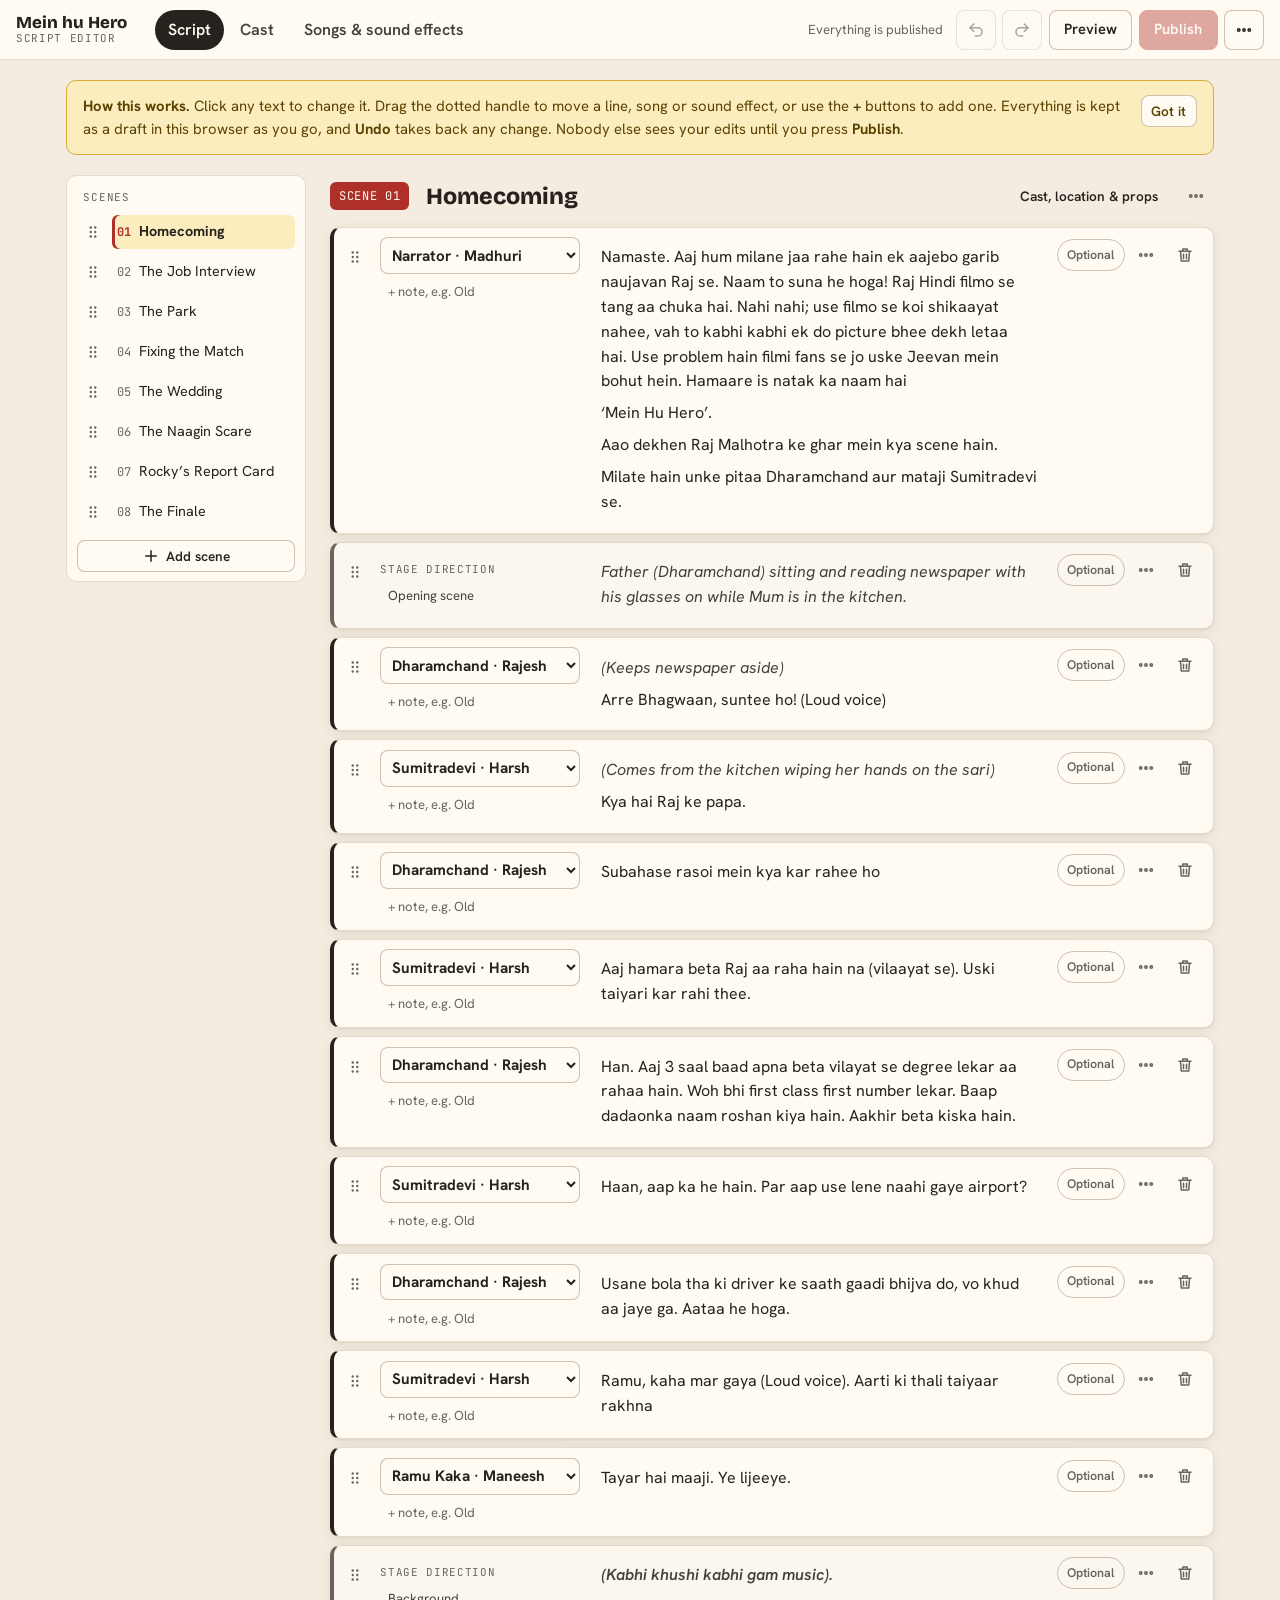
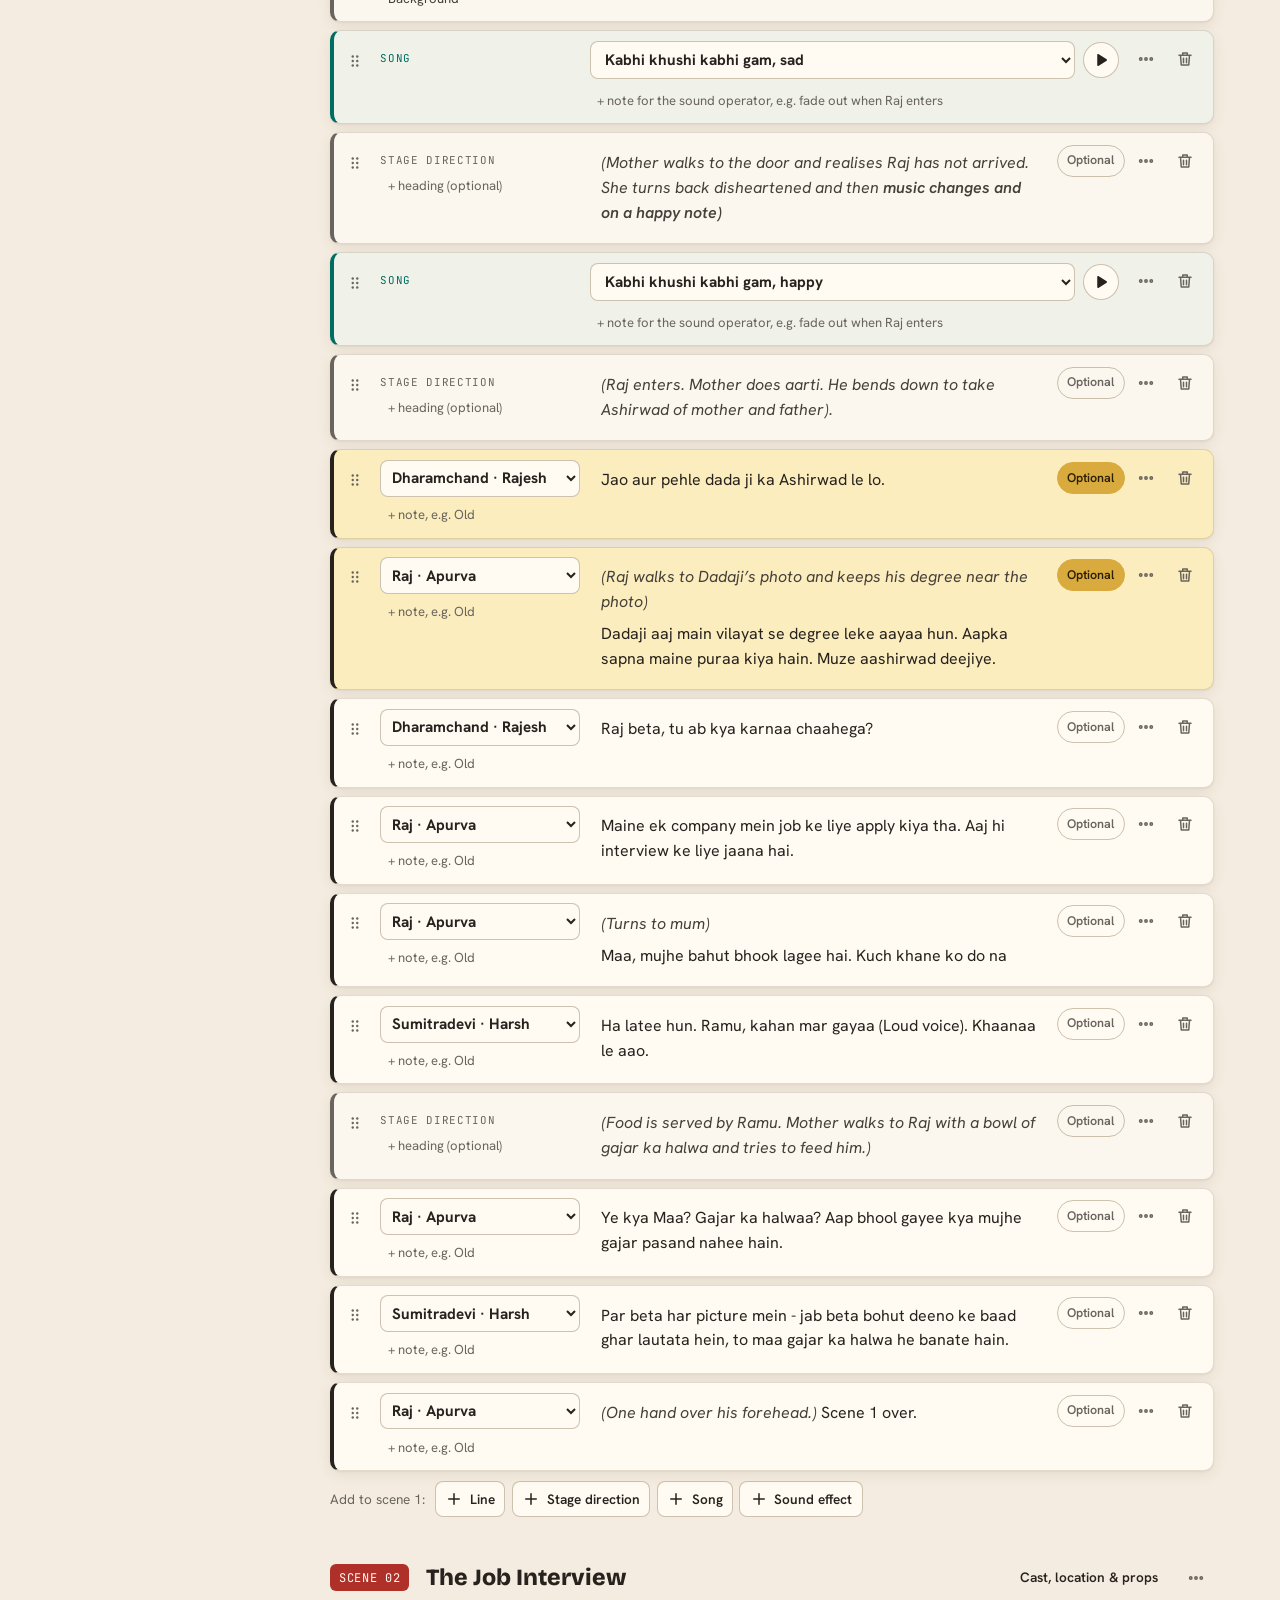
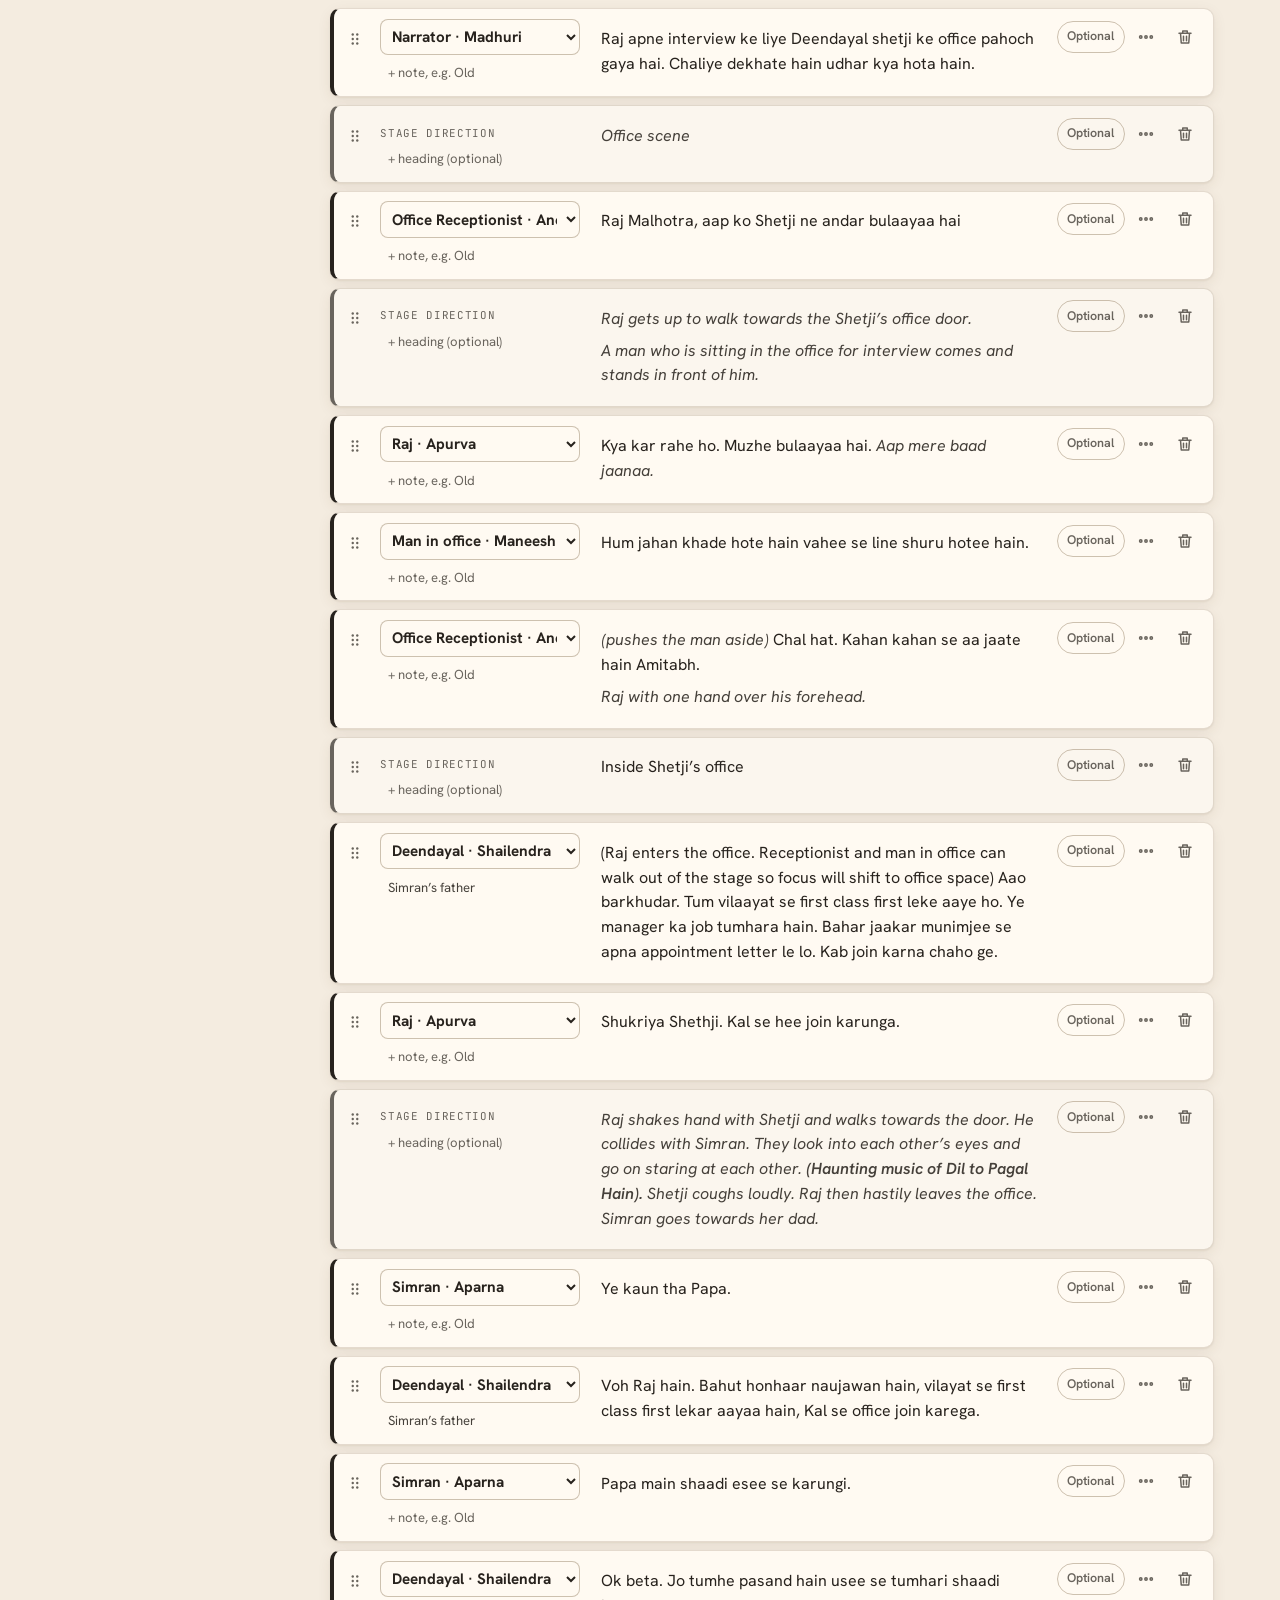
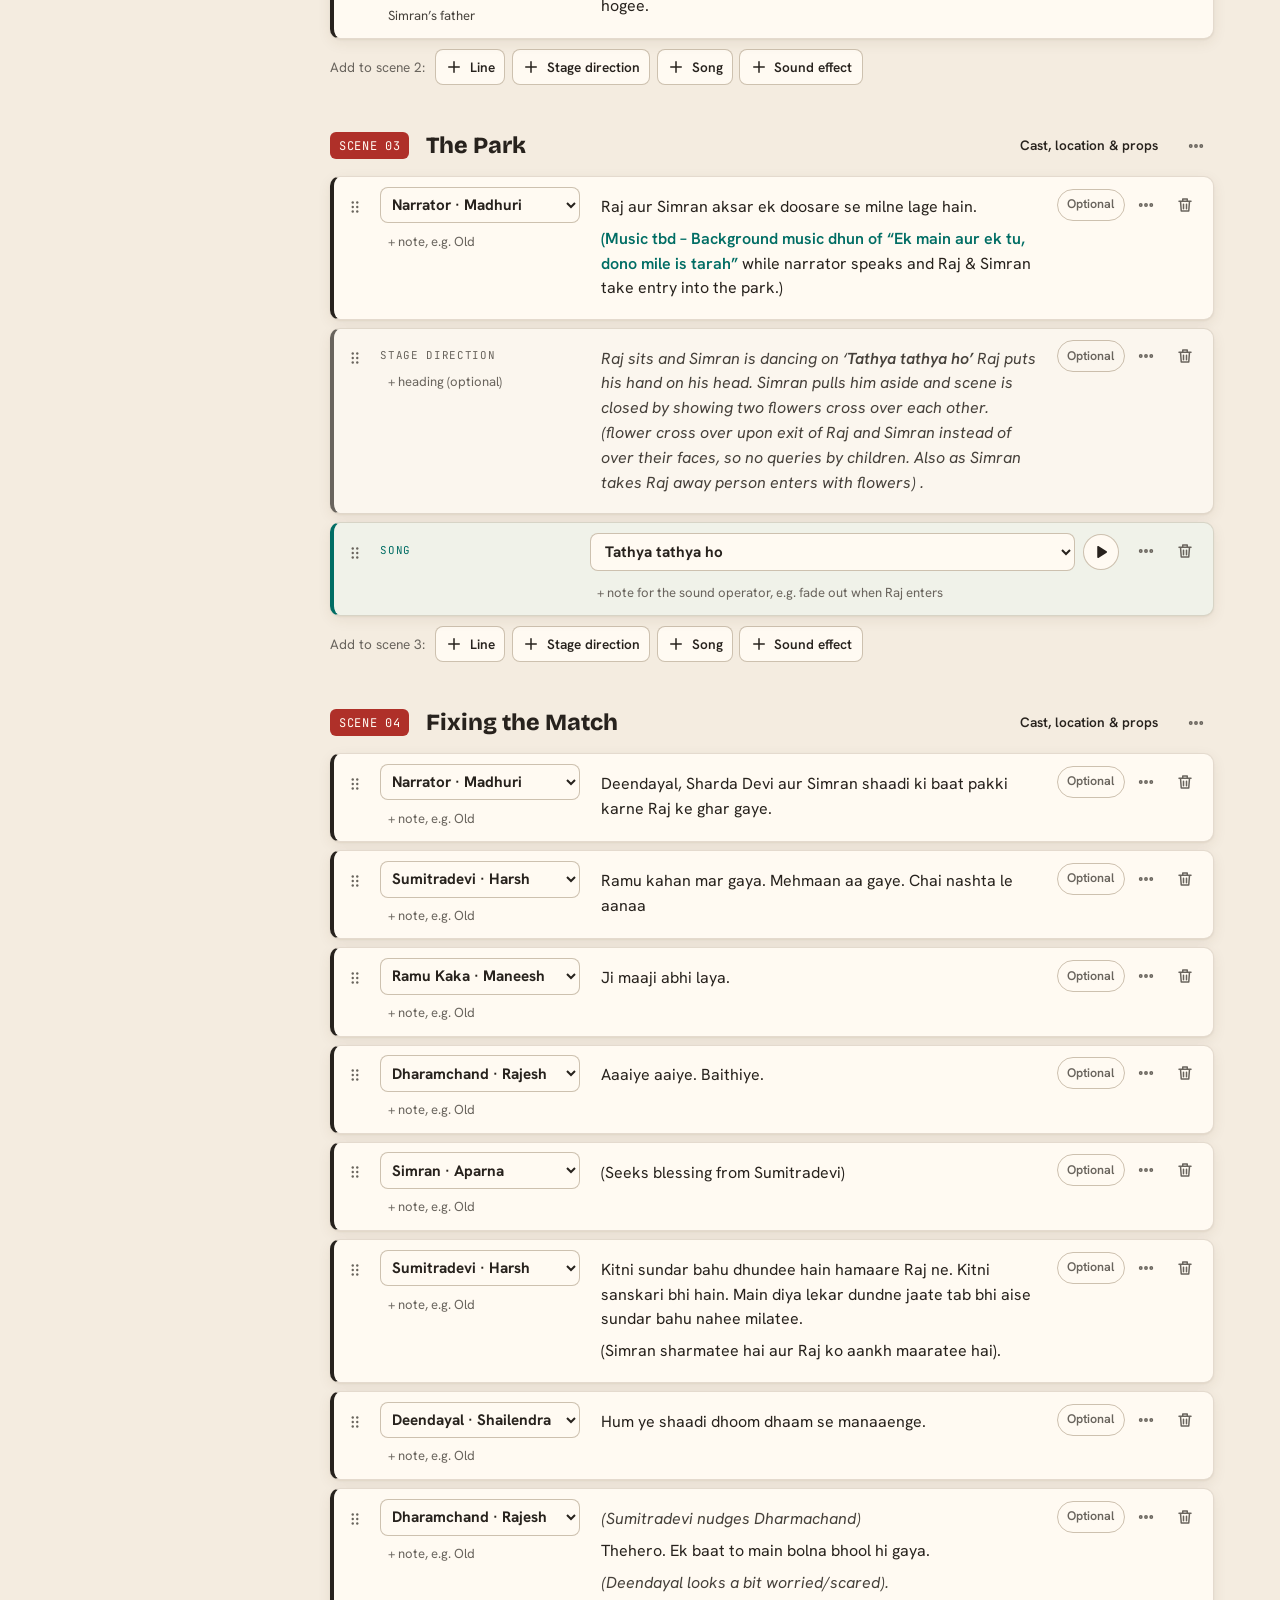
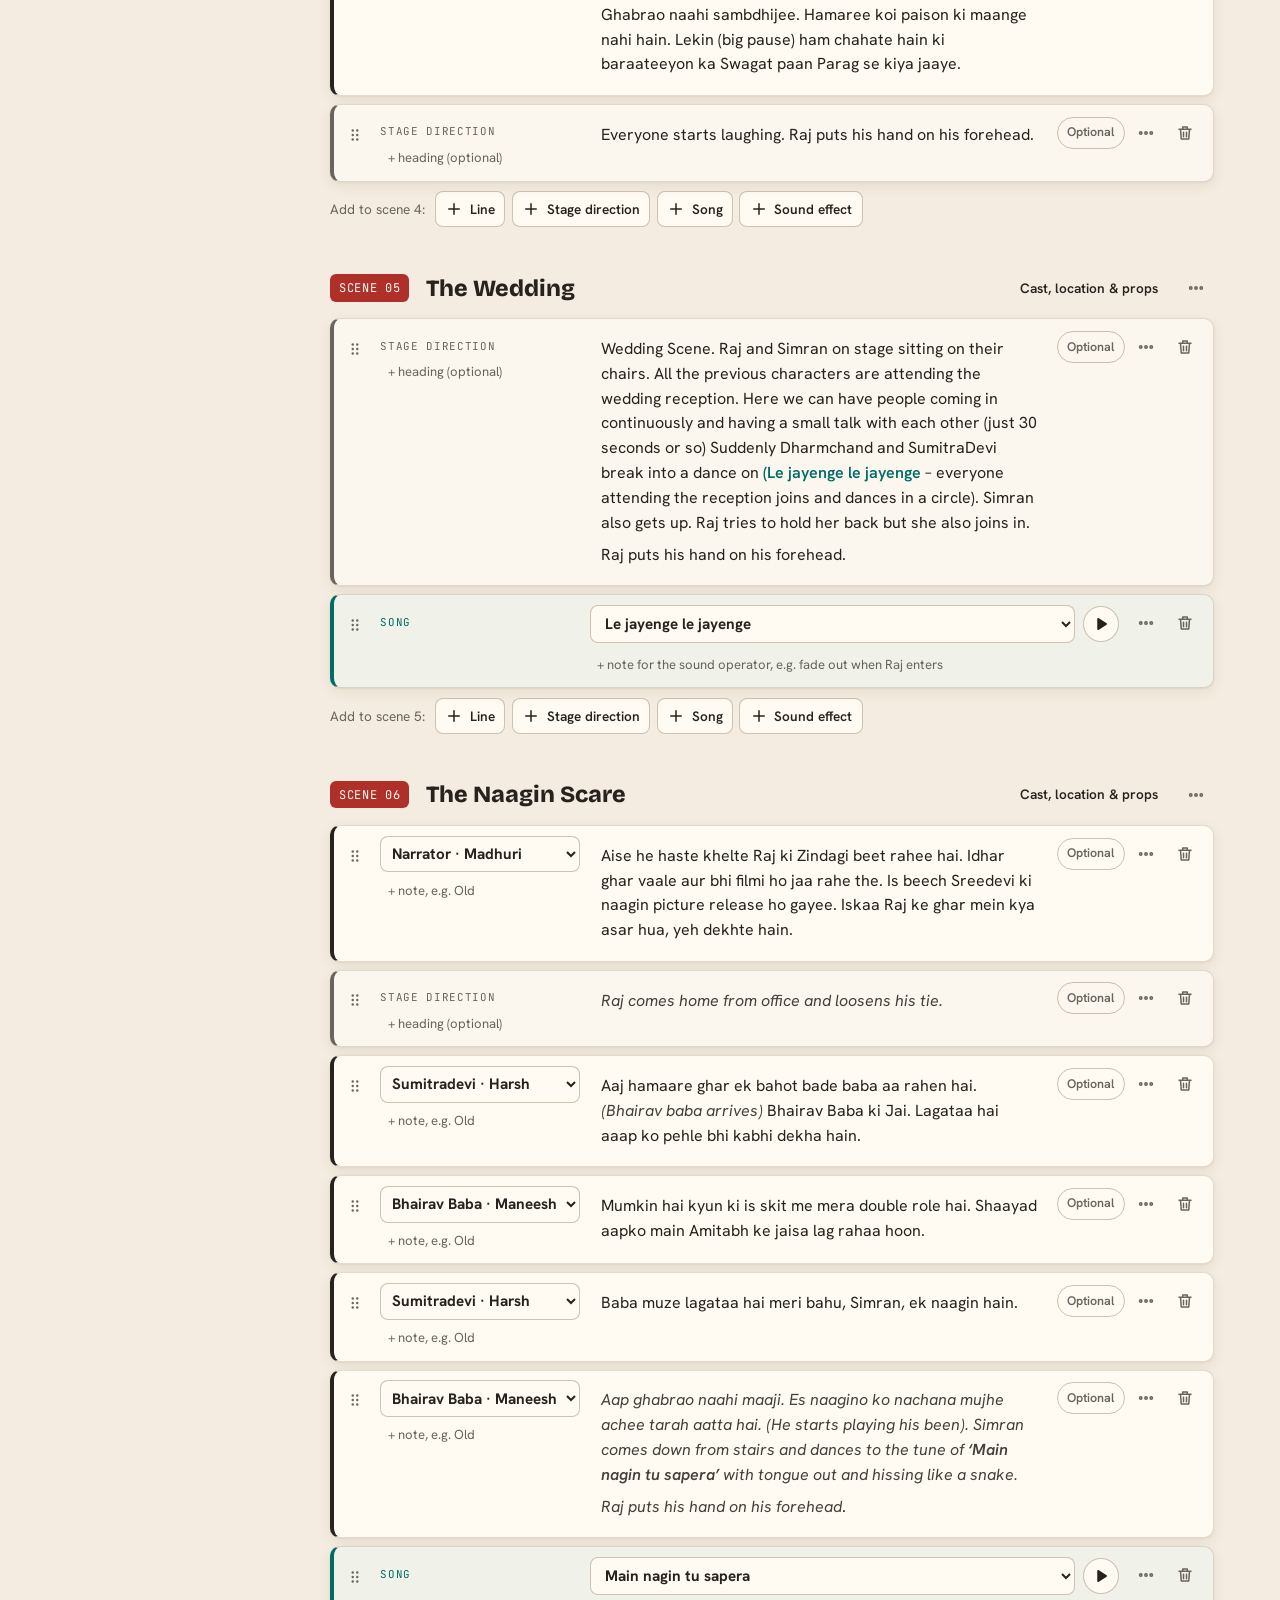
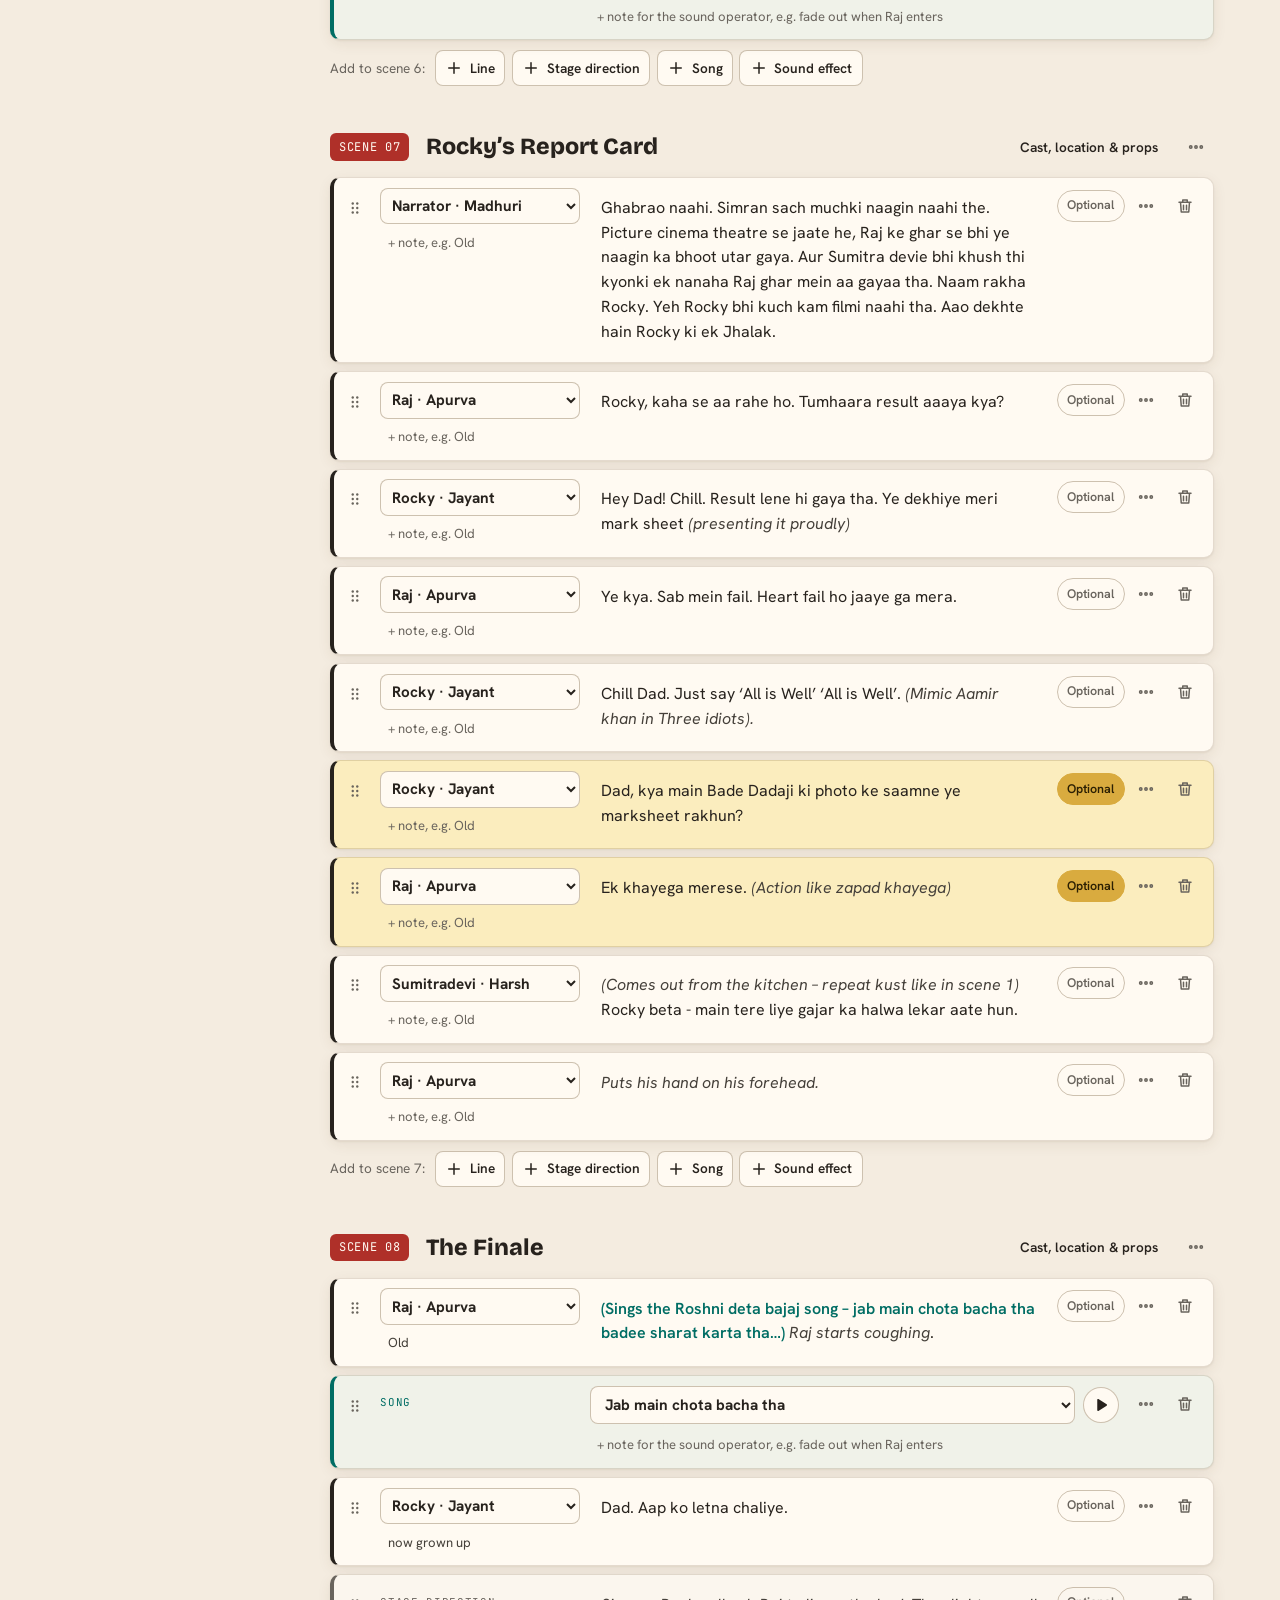
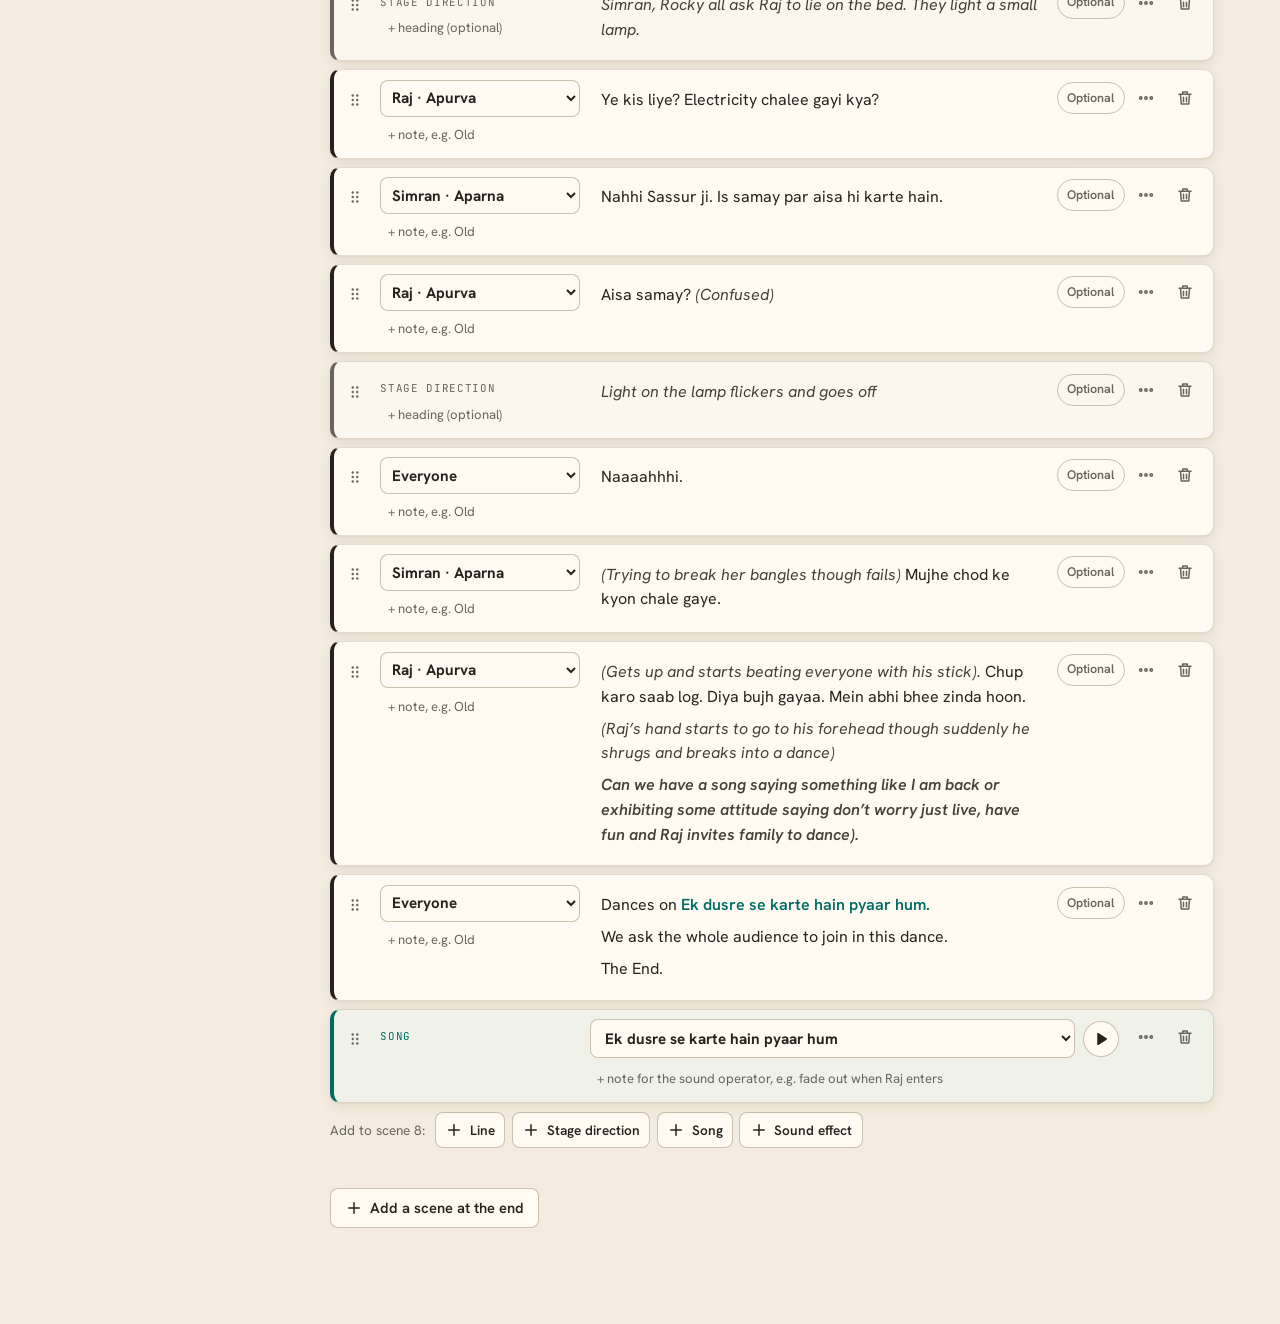
==== editor.html @ c552b868 "Add files via upload Editor feature added" ====
<!doctype html>
<html lang="en-GB">
  <head>
    <meta charset="utf-8" />
    <meta
      name="viewport"
      content="width=device-width, initial-scale=1, viewport-fit=cover"
    />
    <!-- The editor is for the organisers, not the audience: keep it out of
         search results. Nothing on the public site links here. -->
    <meta name="robots" content="noindex, nofollow" />
    <title>Script editor · Mein hu Hero</title>
    <link rel="icon" href="icons/icon.svg" type="image/svg+xml" />
    <link rel="stylesheet" href="editor.css" />
  </head>
  <body>
    <header class="topbar">
      <div class="brand">
        <span class="brand-title">Mein hu Hero</span>
        <span class="brand-sub">Script editor</span>
      </div>

      <nav class="tabs" aria-label="Editor sections">
        <button
          type="button"
          class="tab"
          data-tab="script"
          aria-pressed="true"
        >
          Script
        </button>
        <button
          type="button"
          class="tab"
          data-tab="cast"
          aria-pressed="false"
        >
          Cast
        </button>
        <button
          type="button"
          class="tab"
          data-tab="sounds"
          aria-pressed="false"
        >
          Songs &amp; sound effects
        </button>
      </nav>

      <div class="actions">
        <span
          class="status"
          id="status"
          role="status"
          aria-live="polite"
        ></span>
        <button
          type="button"
          class="btn icon"
          id="undoBtn"
          title="Undo (Ctrl+Z)"
          aria-label="Undo"
          disabled
        >
          <svg viewBox="0 0 24 24" aria-hidden="true">
            <path d="M9 14 4 9l5-5" />
            <path d="M4 9h10.5a5.5 5.5 0 0 1 0 11H11" />
          </svg>
        </button>
        <button
          type="button"
          class="btn icon"
          id="redoBtn"
          title="Redo (Ctrl+Shift+Z)"
          aria-label="Redo"
          disabled
        >
          <svg viewBox="0 0 24 24" aria-hidden="true">
            <path d="m15 14 5-5-5-5" />
            <path d="M20 9H9.5a5.5 5.5 0 0 0 0 11H13" />
          </svg>
        </button>
        <button
          type="button"
          class="btn"
          id="previewBtn"
          title="Open the site with your unpublished changes, in a new tab"
        >
          Preview
        </button>
        <button
          type="button"
          class="btn primary"
          id="publishBtn"
          title="Send your changes to the live site"
        >
          Publish
        </button>
        <button
          type="button"
          class="btn icon"
          id="menuBtn"
          aria-label="More"
          title="More"
          aria-haspopup="menu"
          aria-expanded="false"
        >
          <svg viewBox="0 0 24 24" aria-hidden="true">
            <circle cx="5" cy="12" r="1.6" />
            <circle cx="12" cy="12" r="1.6" />
            <circle cx="19" cy="12" r="1.6" />
          </svg>
        </button>
      </div>
    </header>

    <main id="app">
      <p class="loading" id="loading">Loading the script…</p>
    </main>

    <div class="toast" id="toast" role="status" aria-live="polite" hidden>
      <span class="toast-text" id="toastText"></span>
      <button type="button" class="toast-btn" id="toastBtn" hidden>Undo</button>
    </div>

    <dialog class="dialog" id="dialog">
      <form method="dialog" class="dialog-form" id="dialogForm">
        <h2 class="dialog-title" id="dialogTitle"></h2>
        <div class="dialog-body" id="dialogBody"></div>
        <div class="dialog-buttons" id="dialogButtons"></div>
      </form>
    </dialog>

    <input
      type="file"
      id="fileInput"
      accept=".mp3,audio/mpeg"
      hidden
    />

    <script src="editor.js"></script>
  </body>
</html>
---- editor.css ----
/* Mein hu Hero · script editor.
 *
 * A work tool for the organisers, laptop first and usable on a phone. It
 * borrows the site's typefaces and its light-theme palette so it reads as
 * the same production, but stays flat and quiet: the script is the thing
 * being worked on, the chrome should disappear.
 */

@font-face {
  font-family: "Bricolage Grotesque";
  src: url("fonts/BricolageGrotesque-subset.woff2") format("woff2");
  font-weight: 400 800;
  font-display: swap;
}
@font-face {
  font-family: "Hanken Grotesk";
  src: url("fonts/HankenGrotesk-subset.woff2") format("woff2");
  font-weight: 100 900;
  font-style: normal;
  font-display: swap;
}
@font-face {
  font-family: "Hanken Grotesk";
  src: url("fonts/HankenGrotesk-Italic-subset.woff2") format("woff2");
  font-weight: 100 900;
  font-style: italic;
  font-display: swap;
}
@font-face {
  font-family: "JetBrains Mono";
  src: url("fonts/JetBrainsMono-subset.woff2") format("woff2");
  font-weight: 100 800;
  font-display: swap;
}

:root {
  color-scheme: light;
  /* the site's light theme, contrast ratios as recorded there */
  --bg: #f4ece0;
  --bg-2: #ede2d2;
  --paper: #fffaf2;
  --ink: #27221d;
  --ink-dim: #45403a;
  --muted: #69645d;
  --marigold: #8b6000;
  --sindoor: #af3029;
  --sindoor-strong: #8f241e;
  --magenta: #9f1d5a;
  --teal: #006d64;
  --gold-bg: #fbedbe;
  --gold-border: #d9ab3f;
  --gold-ink: #5c4200;
  --hairline: rgba(90, 60, 20, 0.16);
  --hairline-strong: rgba(90, 60, 20, 0.3);
  --focus: var(--marigold);
  /* the site's dark-theme teal, for teal text on the dark formatting bar */
  --teal-on-dark: #44d0c1;
  --magenta-on-dark: #df6c98;
  --shadow: 0 1px 2px rgba(90, 60, 20, 0.08), 0 4px 14px rgba(90, 60, 20, 0.08);
  --shadow-lift: 0 18px 40px rgba(90, 60, 20, 0.22);
  --radius: 10px;
  --topbar-h: 60px;
  --ui: "Hanken Grotesk", system-ui, -apple-system, "Segoe UI", sans-serif;
  --mono: "JetBrains Mono", ui-monospace, "SF Mono", Menlo, monospace;
  --display: "Bricolage Grotesque", "Hanken Grotesk", system-ui, sans-serif;
}

* {
  box-sizing: border-box;
}
html {
  scroll-padding-top: calc(var(--topbar-h) + 16px);
}
body {
  margin: 0;
  background: var(--bg);
  color: var(--ink);
  font: 16px/1.5 var(--ui);
  -webkit-font-smoothing: antialiased;
}
button,
input,
select,
textarea {
  font: inherit;
  color: inherit;
}
svg {
  width: 18px;
  height: 18px;
  fill: none;
  stroke: currentColor;
  stroke-width: 2;
  stroke-linecap: round;
  stroke-linejoin: round;
  flex-shrink: 0;
}
:focus-visible {
  outline: 2px solid var(--focus);
  outline-offset: 2px;
}
[hidden] {
  display: none !important;
}
.sr-only {
  position: absolute;
  width: 1px;
  height: 1px;
  overflow: hidden;
  clip: rect(0 0 0 0);
  white-space: nowrap;
}

/* ---------- top bar ---------- */
.topbar {
  position: sticky;
  top: 0;
  z-index: 30;
  display: flex;
  align-items: center;
  gap: 1rem;
  min-height: var(--topbar-h);
  padding: 0.5rem max(16px, env(safe-area-inset-right)) 0.5rem
    max(16px, env(safe-area-inset-left));
  padding-top: calc(0.5rem + env(safe-area-inset-top, 0px));
  background: var(--paper);
  border-bottom: 1px solid var(--hairline);
}
.brand {
  display: flex;
  flex-direction: column;
  line-height: 1.1;
  min-width: 0;
}
.brand-title {
  font-family: var(--display);
  font-weight: 800;
  font-size: 1.05rem;
  white-space: nowrap;
}
.brand-sub {
  font-family: var(--mono);
  font-size: 0.68rem;
  letter-spacing: 0.06em;
  text-transform: uppercase;
  color: var(--muted);
}
.tabs {
  display: flex;
  gap: 0.25rem;
  margin-left: 0.75rem;
}
.tab {
  border: 0;
  background: none;
  padding: 0.5rem 0.8rem;
  border-radius: 999px;
  cursor: pointer;
  font-weight: 600;
  color: var(--ink-dim);
  white-space: nowrap;
}
.tab:hover {
  background: var(--bg-2);
}
.tab[aria-pressed="true"] {
  background: var(--ink);
  color: var(--paper);
}
.actions {
  display: flex;
  align-items: center;
  gap: 0.4rem;
  margin-left: auto;
}
.status {
  font-size: 0.82rem;
  color: var(--muted);
  margin-right: 0.4rem;
  white-space: nowrap;
}
.status.is-dirty {
  color: var(--gold-ink);
  font-weight: 600;
}

/* ---------- buttons ---------- */
.btn {
  display: inline-flex;
  align-items: center;
  justify-content: center;
  gap: 0.4rem;
  min-height: 40px;
  padding: 0.4rem 0.9rem;
  border: 1px solid var(--hairline-strong);
  border-radius: 8px;
  background: var(--paper);
  cursor: pointer;
  font-weight: 600;
  font-size: 0.92rem;
  white-space: nowrap;
}
.btn:hover:not(:disabled) {
  background: var(--bg-2);
}
.btn:disabled {
  opacity: 0.4;
  cursor: default;
}
.btn.icon {
  width: 40px;
  padding: 0;
}
.btn.primary {
  background: var(--sindoor);
  border-color: var(--sindoor);
  color: #fffaf2;
}
.btn.primary:hover:not(:disabled) {
  background: var(--sindoor-strong);
}
.btn.danger {
  color: var(--sindoor);
  border-color: color-mix(in srgb, var(--sindoor) 45%, transparent);
}
/* a destructive confirm button is filled, so its label must stay light */
.btn.primary.danger {
  color: #fffaf2;
  border-color: var(--sindoor);
}
.btn.small {
  min-height: 32px;
  padding: 0.2rem 0.6rem;
  font-size: 0.85rem;
}
.btn.ghost {
  border-color: transparent;
  background: transparent;
}
.link-btn {
  border: 0;
  background: none;
  padding: 0;
  color: var(--sindoor);
  text-decoration: underline;
  cursor: pointer;
  font-weight: 600;
}

.loading {
  padding: 4rem 1rem;
  text-align: center;
  color: var(--muted);
}

/* ---------- page ---------- */
main {
  padding: 1.25rem max(16px, env(safe-area-inset-right)) 6rem
    max(16px, env(safe-area-inset-left));
  max-width: 1180px;
  margin: 0 auto;
}
.hint {
  display: flex;
  gap: 1rem;
  align-items: flex-start;
  margin: 0 0 1.25rem;
  padding: 0.9rem 1rem;
  background: var(--gold-bg);
  border: 1px solid var(--gold-border);
  border-radius: var(--radius);
  color: var(--gold-ink);
  font-size: 0.93rem;
}
.hint p {
  margin: 0;
}
.hint .btn {
  margin-left: auto;
  flex-shrink: 0;
}
.panel-title {
  font-family: var(--display);
  font-size: 1.4rem;
  margin: 0 0 0.25rem;
}
.panel-intro {
  margin: 0 0 1.25rem;
  color: var(--muted);
}

/* ---------- script tab ---------- */
.script-layout {
  display: grid;
  grid-template-columns: 240px minmax(0, 1fr);
  gap: 1.5rem;
  align-items: start;
}
.scene-index {
  position: sticky;
  top: calc(var(--topbar-h) + 1.25rem);
  max-height: calc(100vh - var(--topbar-h) - 2.5rem);
  overflow: auto;
  background: var(--paper);
  border: 1px solid var(--hairline);
  border-radius: var(--radius);
  padding: 0.6rem;
}
.scene-index-label {
  font-family: var(--mono);
  font-size: 0.68rem;
  letter-spacing: 0.08em;
  text-transform: uppercase;
  color: var(--muted);
  padding: 0.2rem 0.4rem 0.4rem;
}
.scene-index-list {
  list-style: none;
  margin: 0;
  padding: 0;
}
.scene-index-item {
  display: flex;
  align-items: center;
  gap: 0.2rem;
  border-radius: 6px;
}
.scene-index-item a {
  flex: 1;
  display: flex;
  gap: 0.5rem;
  min-width: 0;
  padding: 0.4rem 0.3rem;
  color: var(--ink);
  text-decoration: none;
  font-size: 0.9rem;
  border-radius: 6px;
}
.scene-index-item a:hover {
  background: var(--bg-2);
}
.scene-index-item.is-current a {
  background: var(--gold-bg);
  font-weight: 700;
  box-shadow: inset 3px 0 0 var(--sindoor);
}
.scene-index-item.is-current .num {
  color: var(--sindoor);
}
.scene-index-item .num {
  font-family: var(--mono);
  font-size: 0.75rem;
  color: var(--muted);
  padding-top: 0.12rem;
}
.scene-index-item .t {
  overflow-wrap: anywhere;
}
.row > :last-child:not(:first-child) {
  justify-self: end;
}
.scene-index .btn {
  width: 100%;
  margin-top: 0.5rem;
}
.scene-jump {
  display: none;
}

.scene-block {
  margin-bottom: 2.5rem;
}
.scene-header {
  display: flex;
  align-items: center;
  gap: 0.6rem;
  margin-bottom: 0.6rem;
}
.scene-no {
  font-family: var(--mono);
  font-size: 0.75rem;
  letter-spacing: 0.06em;
  text-transform: uppercase;
  color: var(--paper);
  background: var(--sindoor);
  padding: 0.3rem 0.55rem;
  border-radius: 6px;
  white-space: nowrap;
}
.scene-title {
  flex: 1;
  min-width: 0;
  font-family: var(--display);
  font-weight: 800;
  font-size: 1.45rem;
  border: 1px solid transparent;
  border-radius: 8px;
  background: transparent;
  padding: 0.15rem 0.4rem;
}
.scene-title:hover {
  border-color: var(--hairline);
}
.scene-title:focus {
  background: var(--paper);
  border-color: var(--hairline-strong);
  outline: none;
  box-shadow: 0 0 0 2px var(--focus);
}
.scene-details {
  display: grid;
  grid-template-columns: 1fr 1fr;
  gap: 0.6rem 1rem;
  margin: 0 0 0.9rem;
  padding: 0.8rem;
  background: var(--paper);
  border: 1px solid var(--hairline);
  border-radius: var(--radius);
}
.scene-details .full {
  grid-column: 1 / -1;
}
.field-label {
  display: block;
  font-family: var(--mono);
  font-size: 0.68rem;
  letter-spacing: 0.06em;
  text-transform: uppercase;
  color: var(--muted);
  margin-bottom: 0.2rem;
}
.text-input,
.textarea,
.select {
  width: 100%;
  border: 1px solid var(--hairline-strong);
  border-radius: 8px;
  background: var(--paper);
  padding: 0.45rem 0.6rem;
  font-size: 0.95rem;
}
.textarea {
  resize: vertical;
  min-height: 2.6rem;
}
.select {
  appearance: auto;
  cursor: pointer;
}

/* ---------- cards ---------- */
.items {
  display: flex;
  flex-direction: column;
  gap: 0.5rem;
  min-height: 3rem;
  border-radius: var(--radius);
}
.items:empty::before {
  content: "No lines in this scene yet. Use the buttons below to add one, or drag a line here.";
  display: block;
  padding: 0.9rem;
  border: 1px dashed var(--hairline-strong);
  border-radius: var(--radius);
  color: var(--muted);
  font-size: 0.9rem;
}
.card {
  position: relative;
  display: grid;
  grid-template-columns: 32px 200px minmax(0, 1fr) auto;
  gap: 0.6rem;
  align-items: start;
  padding: 0.6rem 0.6rem 0.6rem 0.3rem;
  background: var(--paper);
  border: 1px solid var(--hairline);
  border-left: 4px solid var(--hairline-strong);
  border-radius: var(--radius);
  box-shadow: var(--shadow);
}
.card--line {
  border-left-color: var(--ink);
}
.card--direction {
  background: #fbf6ee;
  border-left-color: var(--muted);
}
.card--song {
  border-left-color: var(--teal);
  background: color-mix(in srgb, var(--teal) 6%, var(--paper));
}
.card--sfx {
  border-left-color: var(--magenta);
  background: color-mix(in srgb, var(--magenta) 6%, var(--paper));
}
.card.is-optional {
  background: var(--gold-bg);
}
.card.is-dragging {
  opacity: 0;
}
.drag-ghost {
  position: fixed;
  z-index: 100;
  pointer-events: none;
  box-shadow: var(--shadow-lift);
  transform: rotate(-0.6deg);
  opacity: 0.96;
}
.drop-placeholder {
  border: 2px dashed var(--sindoor);
  border-radius: var(--radius);
  background: color-mix(in srgb, var(--sindoor) 7%, transparent);
}
.card.flash {
  animation: flash 1.2s ease-out;
}
@keyframes flash {
  from {
    box-shadow: 0 0 0 3px var(--marigold);
  }
}

.handle {
  display: flex;
  align-items: center;
  justify-content: center;
  width: 32px;
  height: 40px;
  border: 0;
  border-radius: 6px;
  background: none;
  color: var(--muted);
  cursor: grab;
  touch-action: none;
}
.handle:hover {
  background: var(--bg-2);
  color: var(--ink);
}
.handle:active {
  cursor: grabbing;
}
.handle svg {
  fill: currentColor;
  stroke: none;
}

.who {
  display: flex;
  flex-direction: column;
  gap: 0.3rem;
  min-width: 0;
}
.kind {
  font-family: var(--mono);
  font-size: 0.68rem;
  letter-spacing: 0.06em;
  text-transform: uppercase;
  color: var(--muted);
  padding-top: 0.55rem;
}
.card--song .kind {
  color: var(--teal);
}
.card--sfx .kind {
  color: var(--magenta);
}
.who .select {
  font-weight: 700;
  padding: 0.4rem 0.4rem;
}
.note-input {
  border: 1px dashed transparent;
  background: transparent;
  font-size: 0.82rem;
  padding: 0.15rem 0.4rem;
  border-radius: 6px;
  color: var(--ink-dim);
  width: 100%;
}
.note-input::placeholder {
  color: var(--muted);
  opacity: 1;
}
.note-input:hover,
.note-input:focus {
  border-color: var(--hairline-strong);
  background: var(--paper);
}

.rich {
  min-height: 2.5rem;
  padding: 0.45rem 0.6rem;
  border: 1px solid transparent;
  border-radius: 8px;
  line-height: 1.55;
  cursor: text;
  overflow-wrap: anywhere;
}
.rich:hover {
  border-color: var(--hairline);
}
.rich:focus {
  outline: none;
  border-color: var(--hairline-strong);
  background: #fff;
  box-shadow: 0 0 0 2px var(--focus);
}
.rich p {
  margin: 0 0 0.45rem;
}
.rich p:last-child {
  margin-bottom: 0;
}
.rich:empty::before {
  content: attr(data-placeholder);
  color: var(--muted);
}
.rich i,
.rich em {
  color: var(--ink-dim);
}
.rich mark {
  background: none;
  color: var(--teal);
  font-weight: 600;
}
.rich mark.sfx {
  color: var(--magenta);
}

.cue-body {
  display: flex;
  flex-wrap: wrap;
  gap: 0.5rem;
  align-items: center;
}
.cue-body .select {
  flex: 1 1 14rem;
  font-weight: 700;
}
.cue-body .note-input {
  flex: 1 1 100%;
}
.play-btn {
  width: 36px;
  height: 36px;
  border-radius: 999px;
  border: 1px solid var(--hairline-strong);
  background: var(--paper);
  display: inline-flex;
  align-items: center;
  justify-content: center;
  cursor: pointer;
}
.play-btn.is-playing {
  background: var(--ink);
  color: var(--paper);
}
.empty-note {
  color: var(--muted);
  font-size: 0.9rem;
}

.card-actions {
  display: flex;
  gap: 0.2rem;
  align-items: center;
}
.chip-toggle {
  border: 1px solid var(--hairline-strong);
  background: transparent;
  border-radius: 999px;
  padding: 0.25rem 0.6rem;
  font-size: 0.78rem;
  font-weight: 600;
  color: var(--muted);
  cursor: pointer;
  white-space: nowrap;
  min-height: 32px;
}
.chip-toggle[aria-pressed="true"] {
  background: var(--gold-border);
  border-color: var(--gold-border);
  color: #2c2003;
}
.icon-btn {
  width: 36px;
  height: 36px;
  display: inline-flex;
  align-items: center;
  justify-content: center;
  border: 0;
  border-radius: 8px;
  background: none;
  color: var(--muted);
  cursor: pointer;
}
.icon-btn:hover {
  background: var(--bg-2);
  color: var(--ink);
}
.icon-btn.danger:hover {
  color: var(--sindoor);
}

/* insert-between control, on the top edge of each card */
.insert-before {
  position: absolute;
  left: 50%;
  top: -0.25rem;
  transform: translate(-50%, -50%);
  z-index: 3;
  display: flex;
  align-items: center;
  gap: 0.25rem;
  padding: 0.05rem 0.55rem 0.05rem 0.4rem;
  border: 1px solid var(--hairline-strong);
  border-radius: 999px;
  background: var(--paper);
  font-size: 0.75rem;
  font-weight: 600;
  color: var(--ink-dim);
  cursor: pointer;
  opacity: 0;
}
.insert-before svg {
  width: 13px;
  height: 13px;
}
.card:hover .insert-before,
.insert-before:focus-visible,
.insert-before[aria-expanded="true"] {
  opacity: 1;
}
@media (hover: none) {
  .insert-before {
    opacity: 0.85;
  }
}

.add-row {
  display: flex;
  flex-wrap: wrap;
  gap: 0.4rem;
  margin-top: 0.6rem;
}
.add-row .btn {
  font-size: 0.85rem;
  min-height: 36px;
}
.add-label {
  align-self: center;
  font-size: 0.85rem;
  color: var(--muted);
  margin-right: 0.2rem;
}

/* ---------- formatting bar ---------- */
.fmt-bar {
  display: flex;
  flex-wrap: wrap;
  width: fit-content;
  margin-top: 0.4rem;
  gap: 0.25rem;
  padding: 0.25rem;
  background: var(--ink);
  border-radius: 8px;
}
.fmt-bar button svg {
  width: 14px;
  height: 14px;
}
.fmt-bar button {
  display: inline-flex;
  align-items: center;
  gap: 0.3rem;
  border: 0;
  background: none;
  color: var(--paper);
  padding: 0.3rem 0.6rem;
  border-radius: 6px;
  font-size: 0.8rem;
  font-weight: 600;
  cursor: pointer;
  white-space: nowrap;
}
.fmt-bar button:hover,
.fmt-bar button[aria-pressed="true"] {
  background: rgba(255, 255, 255, 0.16);
}
.fmt-bar .fmt-i {
  font-style: italic;
}
.fmt-bar .fmt-s {
  color: var(--magenta-on-dark);
}
.fmt-bar .fmt-m {
  color: var(--teal-on-dark);
}

/* ---------- popover menu ---------- */
.menu {
  position: absolute;
  z-index: 50;
  min-width: 200px;
  padding: 0.3rem;
  background: var(--paper);
  border: 1px solid var(--hairline-strong);
  border-radius: 10px;
  box-shadow: var(--shadow-lift);
}
.menu button {
  display: flex;
  align-items: center;
  gap: 0.6rem;
  width: 100%;
  padding: 0.55rem 0.7rem;
  border: 0;
  background: none;
  border-radius: 6px;
  text-align: left;
  cursor: pointer;
  font-size: 0.92rem;
}
.menu button:hover,
.menu button:focus-visible {
  background: var(--bg-2);
}
.menu button:focus-visible {
  outline: 2px solid var(--focus);
  outline-offset: -2px;
}
.menu button.danger {
  color: var(--sindoor);
}
.menu hr {
  border: 0;
  border-top: 1px solid var(--hairline);
  margin: 0.25rem 0;
}
.menu .dot {
  width: 10px;
  height: 10px;
  border-radius: 3px;
  flex-shrink: 0;
}

/* ---------- cast + sounds tables ---------- */
.section {
  background: var(--paper);
  border: 1px solid var(--hairline);
  border-radius: var(--radius);
  padding: 1rem;
  margin-bottom: 1.5rem;
}
.section-head {
  display: flex;
  align-items: baseline;
  gap: 1rem;
  flex-wrap: wrap;
  margin-bottom: 0.75rem;
}
.section-head h2 {
  margin: 0;
  font-family: var(--display);
  font-size: 1.15rem;
}
.section-head p {
  margin: 0;
  color: var(--muted);
  font-size: 0.9rem;
}
.section-head .btn {
  margin-left: auto;
}
.rows {
  display: flex;
  flex-direction: column;
  gap: 0.4rem;
}
.row {
  display: grid;
  gap: 0.6rem;
  align-items: center;
  padding: 0.4rem 0.2rem;
  border-top: 1px solid var(--hairline);
}
.row:first-child {
  border-top: 0;
}
.row-head {
  font-family: var(--mono);
  font-size: 0.68rem;
  letter-spacing: 0.06em;
  text-transform: uppercase;
  color: var(--muted);
  border-top: 0;
  padding-bottom: 0;
}
.actor-row {
  grid-template-columns: minmax(10rem, 16rem) minmax(0, 1fr) 6.5rem;
}
.char-row {
  grid-template-columns: minmax(9rem, 1.2fr) minmax(9rem, 1.4fr) minmax(9rem, 1fr) 6rem 6.5rem;
}
.sound-row {
  grid-template-columns: 36px minmax(10rem, 1.3fr) minmax(0, 1fr) 11rem 13.5rem;
}
/* A cell's label names its column. Wide screens show the header row
   instead, so the label is kept for screen readers only; narrow screens
   stack the cells and show every label. */
.cell {
  display: block;
  min-width: 0;
}
.cell-label {
  position: absolute;
  width: 1px;
  height: 1px;
  overflow: hidden;
  clip: rect(0 0 0 0);
  white-space: nowrap;
}
.meta {
  font-size: 0.85rem;
  color: var(--muted);
  overflow-wrap: anywhere;
}
.meta strong {
  color: var(--ink-dim);
  font-weight: 600;
}
.file-name {
  font-family: var(--mono);
  font-size: 0.75rem;
  color: var(--muted);
  overflow-wrap: anywhere;
}
.empty {
  color: var(--muted);
  padding: 0.5rem 0.2rem;
  margin: 0;
}

/* ---------- toast ---------- */
.toast {
  position: fixed;
  left: 50%;
  bottom: calc(1.25rem + env(safe-area-inset-bottom, 0px));
  transform: translateX(-50%);
  z-index: 200;
  display: flex;
  align-items: center;
  gap: 1rem;
  max-width: calc(100vw - 32px);
  padding: 0.7rem 0.8rem 0.7rem 1.1rem;
  background: var(--ink);
  color: var(--paper);
  border-radius: 10px;
  box-shadow: var(--shadow-lift);
  font-size: 0.93rem;
}
.toast.is-error {
  background: var(--sindoor-strong);
}
.toast-btn {
  border: 1px solid rgba(255, 255, 255, 0.4);
  background: none;
  color: #fff;
  border-radius: 6px;
  padding: 0.3rem 0.8rem;
  font-weight: 700;
  cursor: pointer;
  min-height: 34px;
}

/* ---------- dialog ---------- */
.dialog {
  width: min(520px, calc(100vw - 32px));
  border: 0;
  border-radius: 14px;
  padding: 0;
  background: var(--paper);
  color: var(--ink);
  box-shadow: var(--shadow-lift);
}
.dialog::backdrop {
  background: rgba(39, 34, 29, 0.45);
}
.dialog-form {
  padding: 1.3rem 1.3rem 1.1rem;
}
.dialog-title {
  margin: 0 0 0.6rem;
  font-family: var(--display);
  font-size: 1.25rem;
}
.dialog-body {
  color: var(--ink-dim);
}
.dialog-body p {
  margin: 0 0 0.75rem;
}
.dialog-body .field {
  margin-bottom: 0.8rem;
}
.dialog-body ol {
  padding-left: 1.2rem;
  margin: 0 0 0.75rem;
}
.dialog-body li {
  margin-bottom: 0.3rem;
}
.dialog-buttons {
  display: flex;
  flex-wrap: wrap;
  justify-content: flex-end;
  gap: 0.5rem;
  margin-top: 1rem;
}
.field-error {
  color: var(--sindoor);
  font-size: 0.88rem;
  margin: 0.3rem 0 0;
}

/* ---------- narrow screens ---------- */
@media (max-width: 980px) {
  .topbar {
    flex-wrap: wrap;
    gap: 0.5rem 0.75rem;
  }
  .tabs {
    order: 3;
    width: 100%;
    margin-left: 0;
    overflow-x: auto;
  }
  /* the draft / published state stays visible, on its own line under
     the buttons */
  .actions {
    flex-wrap: wrap;
    justify-content: flex-end;
  }
  .status {
    order: 4;
    flex-basis: 100%;
    margin: 0;
    text-align: right;
    font-size: 0.78rem;
  }
  .script-layout {
    grid-template-columns: minmax(0, 1fr);
  }
  .scene-index {
    display: none;
  }
  .scene-jump {
    display: block;
    margin-bottom: 1rem;
  }
}
@media (max-width: 760px) {
  /* every section header puts its button on a line of its own, so the
     sections look alike whatever the length of their titles */
  .section-head {
    flex-direction: column;
    align-items: flex-start;
    gap: 0.5rem;
  }
  .section-head .btn {
    margin-left: 0;
  }
  main {
    padding-top: 1rem;
  }
  .brand-sub {
    display: none;
  }
  #previewBtn {
    display: none;
  }
  /* on a phone the speaker gets the full width and the actions drop to
     a row of their own under the text */
  .card {
    grid-template-columns: 32px minmax(0, 1fr);
    grid-template-areas:
      "handle who"
      "handle body"
      "handle actions";
    gap: 0.4rem;
  }
  .card .card-actions {
    justify-content: flex-end;
  }
  .scene-header {
    flex-wrap: wrap;
  }
  .scene-title {
    order: 5;
    flex-basis: 100%;
    font-size: 1.3rem;
    /* the text, not the input box, lines up with the chip and cards */
    margin-left: calc(-0.4rem - 1px);
  }
  .scene-header .btn.ghost {
    margin-left: auto;
  }
  .card .handle {
    grid-area: handle;
  }
  .card .who {
    grid-area: who;
  }
  .card .body {
    grid-area: body;
  }
  .card .card-actions {
    grid-area: actions;
  }
  .kind {
    padding-top: 0.3rem;
  }
  .scene-details {
    grid-template-columns: 1fr;
  }
  .hint {
    flex-direction: column;
  }
  .hint .btn {
    margin-left: 0;
  }
}
/* Cast and sound rows stack on anything narrower than a laptop, with
   visible labels, so no field is ever squeezed until its text is cut off. */
@media (max-width: 980px) {
  .row-head {
    display: none;
  }
  .actor-row,
  .char-row,
  .sound-row {
    grid-template-columns: minmax(0, 1fr) minmax(0, 1fr);
    gap: 0.6rem 1rem;
    padding: 0.9rem 0.2rem;
  }
  .row > .cell {
    grid-column: 1 / -1;
  }
  .char-row > .cell:nth-child(3),
  .char-row > .cell:nth-child(4) {
    grid-column: auto;
  }
  /* Title, file and "used in" each take a full-width line with their
     label on the row's left edge, so the title is never cut short. The
     play button joins the row's other controls on the last line. */
  .sound-row {
    grid-template-columns: 36px minmax(0, 1fr);
    column-gap: 0.6rem;
  }
  .row.sound-row > .cell-play {
    grid-column: 1;
    grid-row: 4;
    align-self: center;
  }
  .row.sound-row > .cell-end {
    grid-column: 2;
    grid-row: 4;
  }
  .row > .cell-end {
    grid-column: 1 / -1;
    justify-self: end;
  }
  .cell-label {
    position: static;
    width: auto;
    height: auto;
    clip: auto;
    display: block;
    margin-bottom: 0.2rem;
    font-family: var(--mono);
    font-size: 0.68rem;
    letter-spacing: 0.06em;
    text-transform: uppercase;
    color: var(--muted);
  }
}
@media (prefers-reduced-motion: reduce) {
  .card.flash {
    animation: none;
  }
  .drag-ghost {
    transform: none;
  }
}
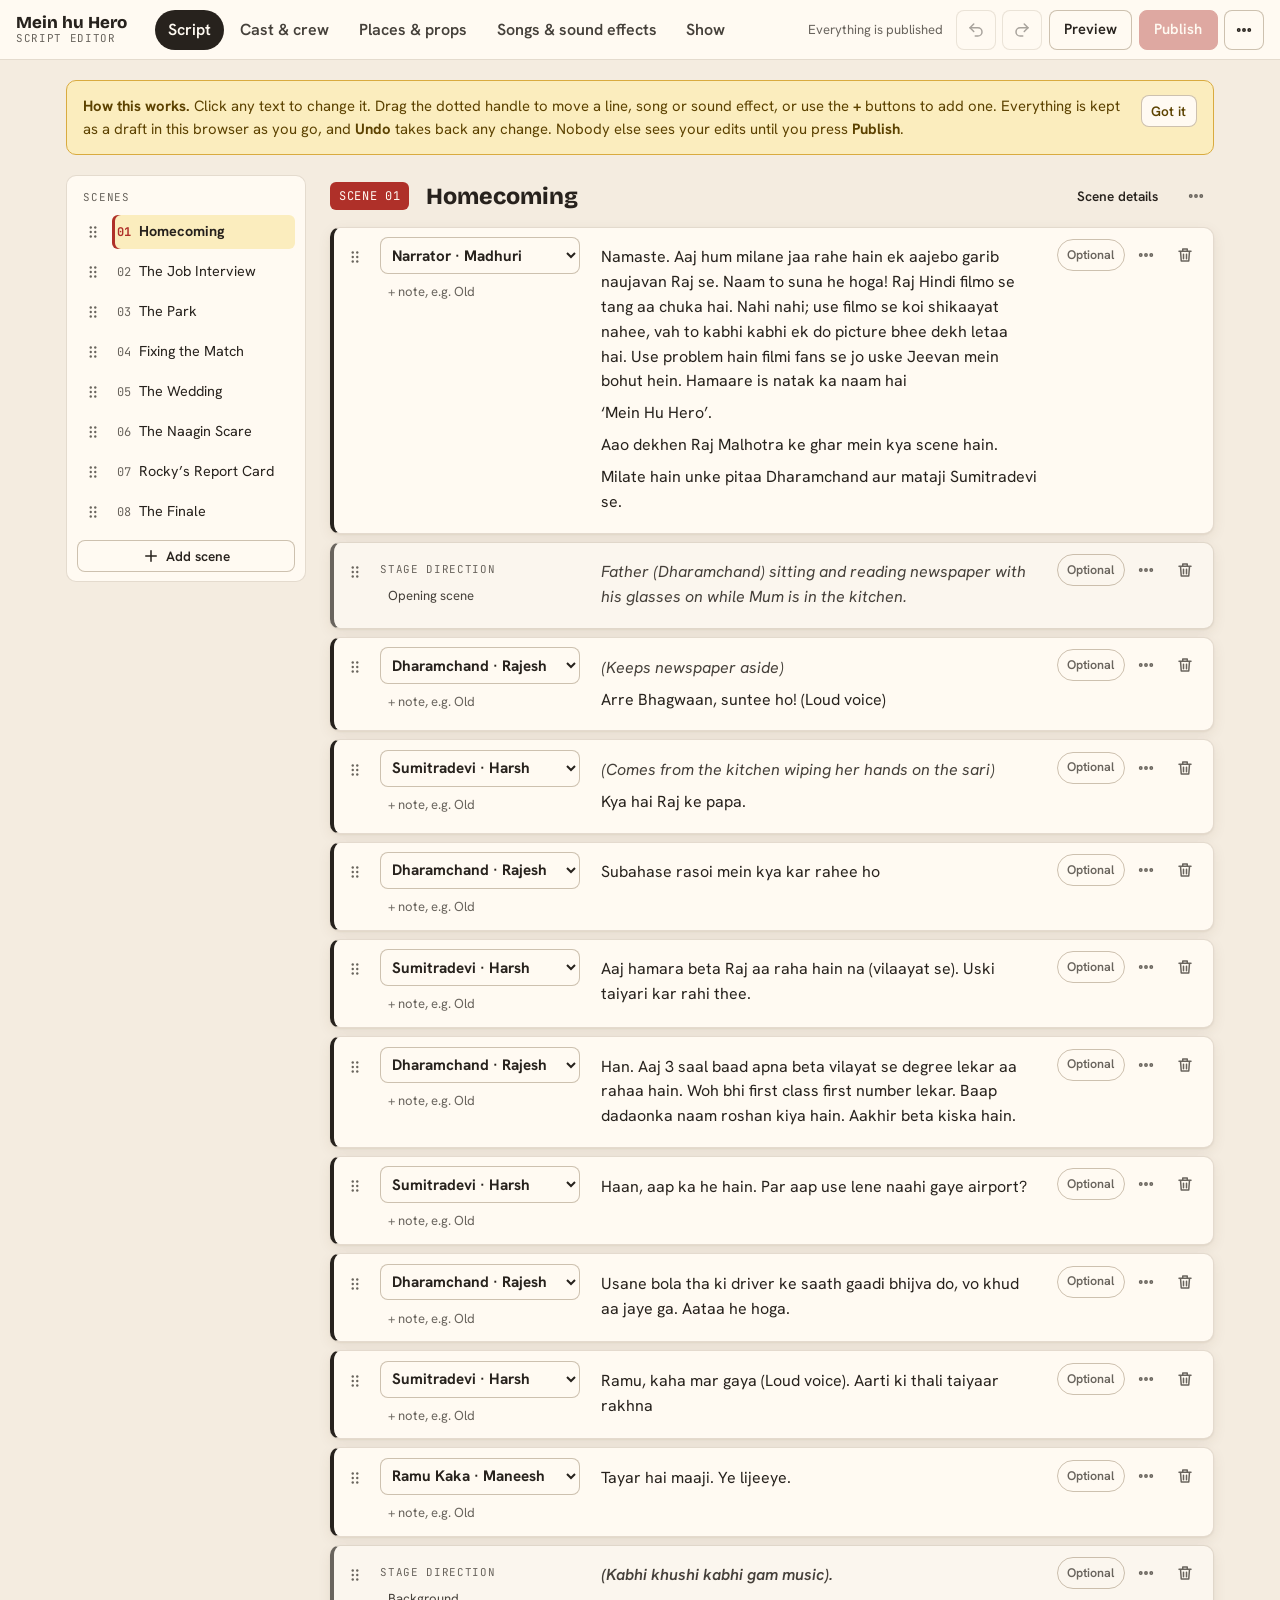
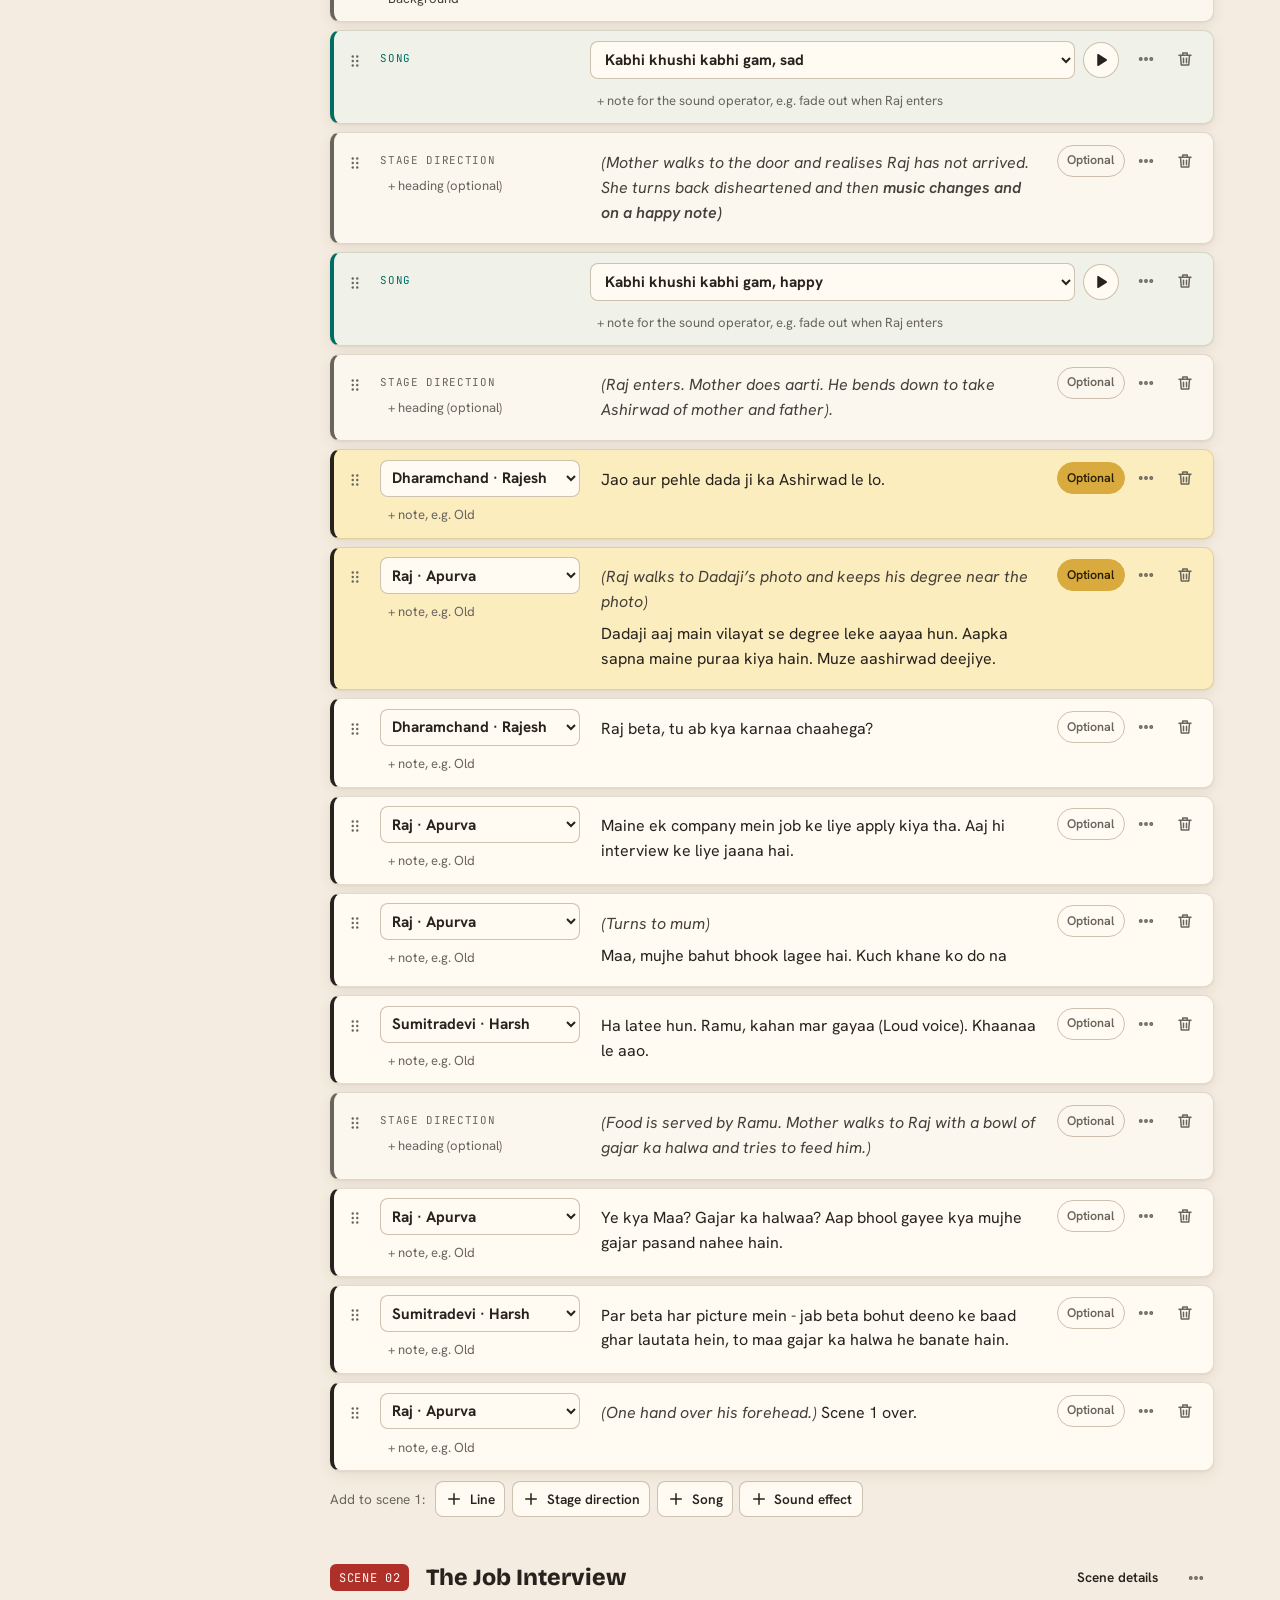
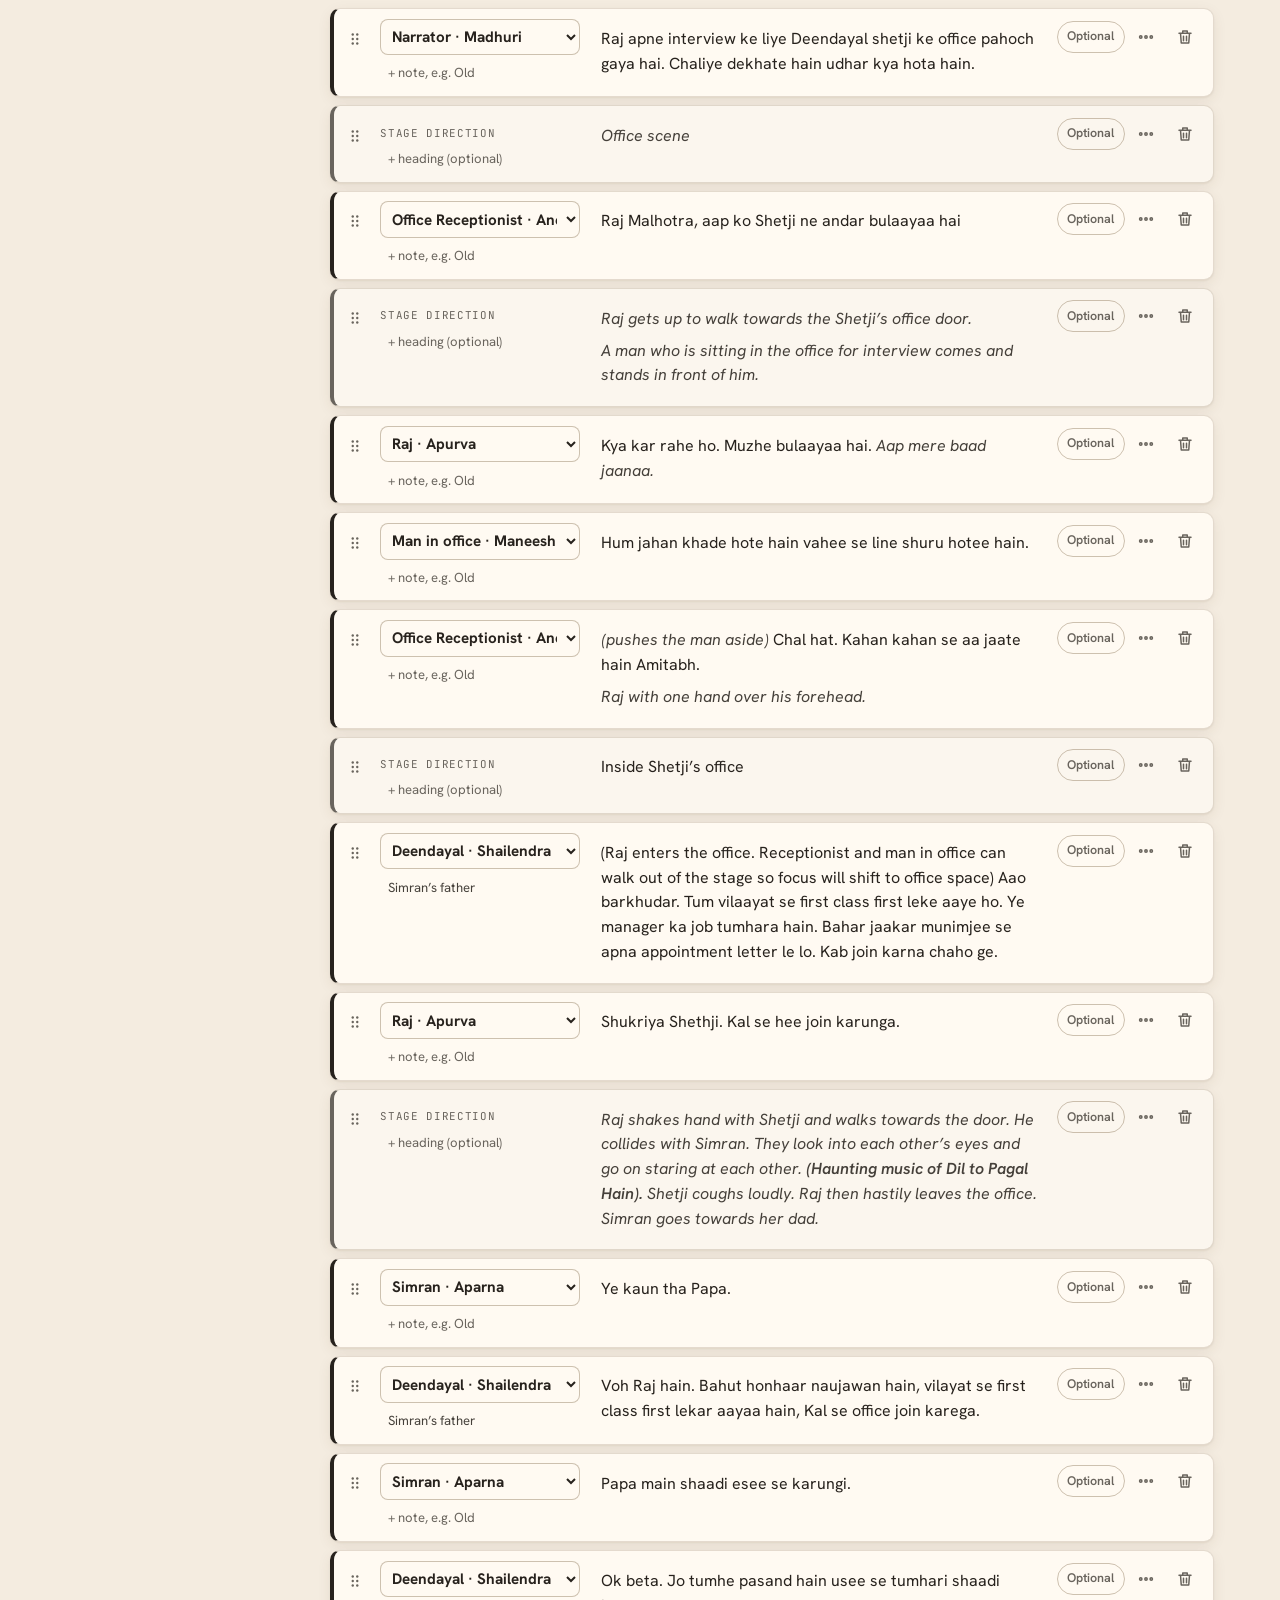
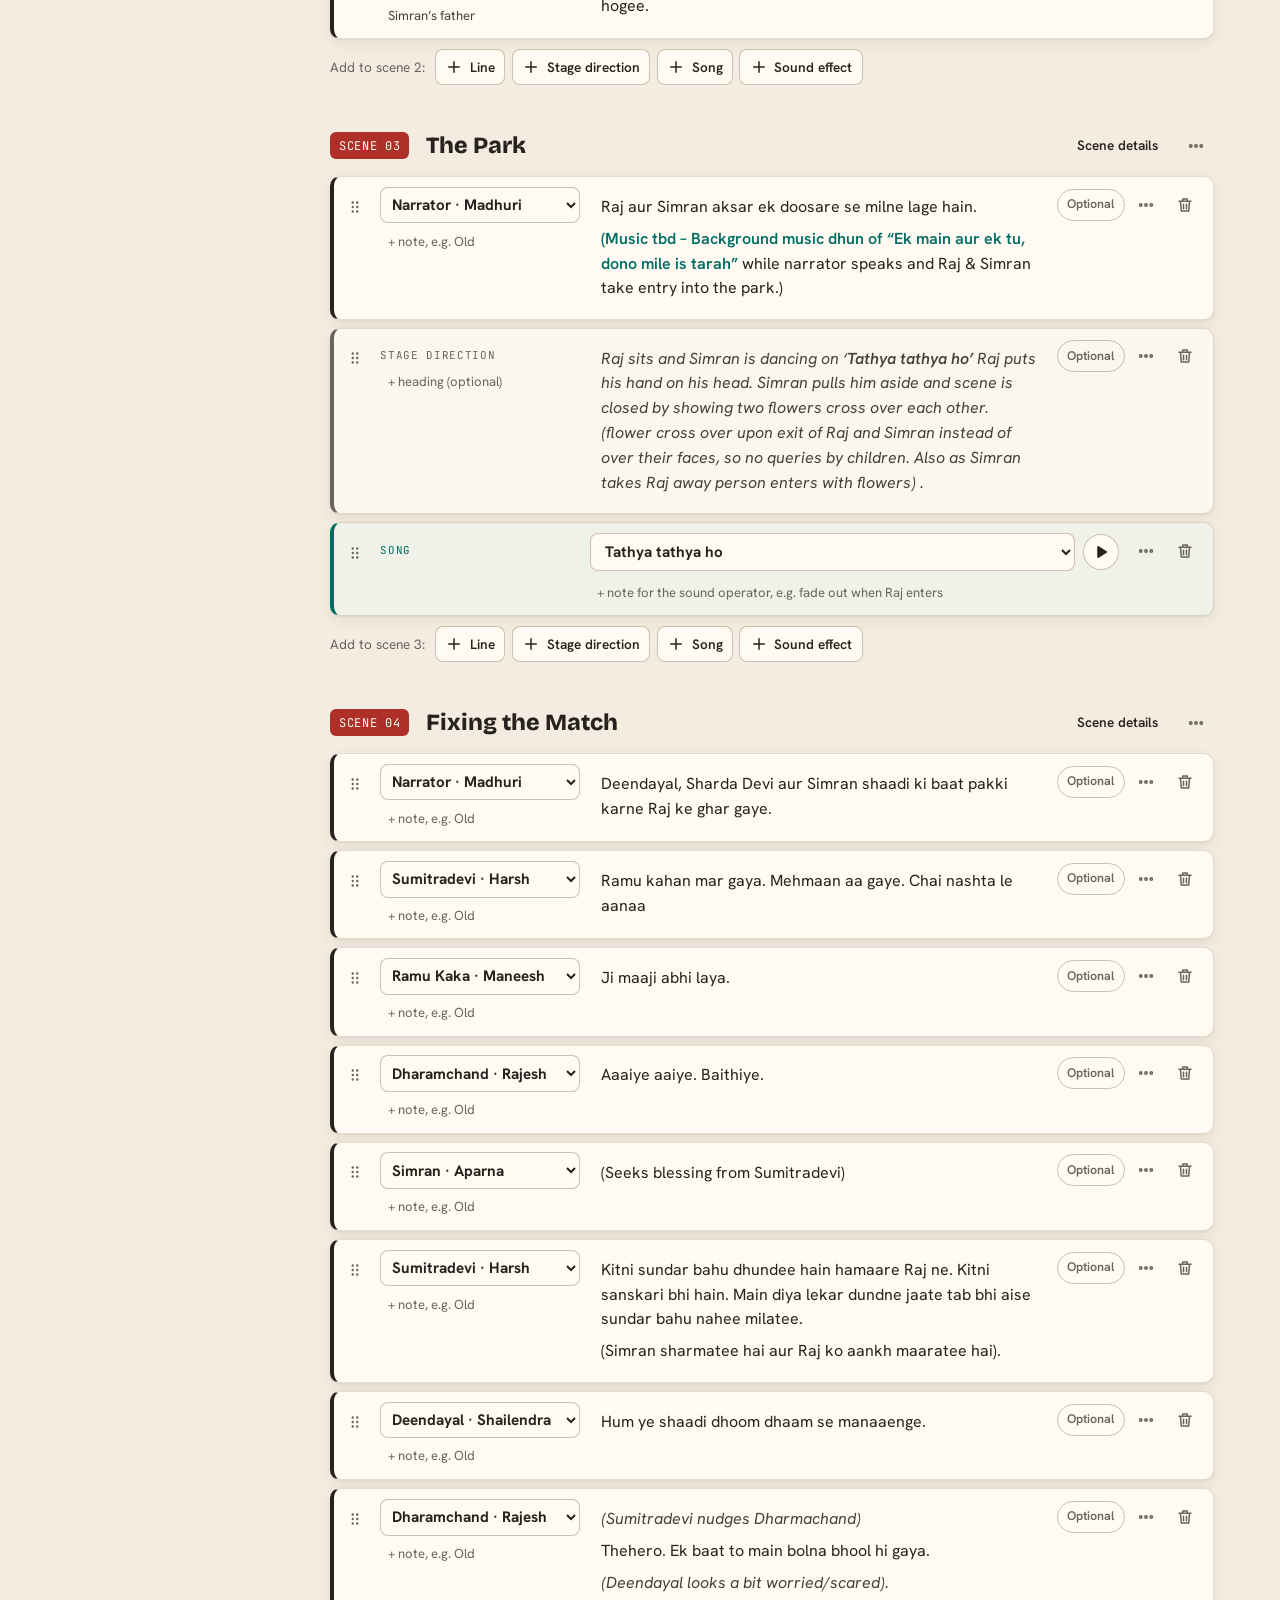
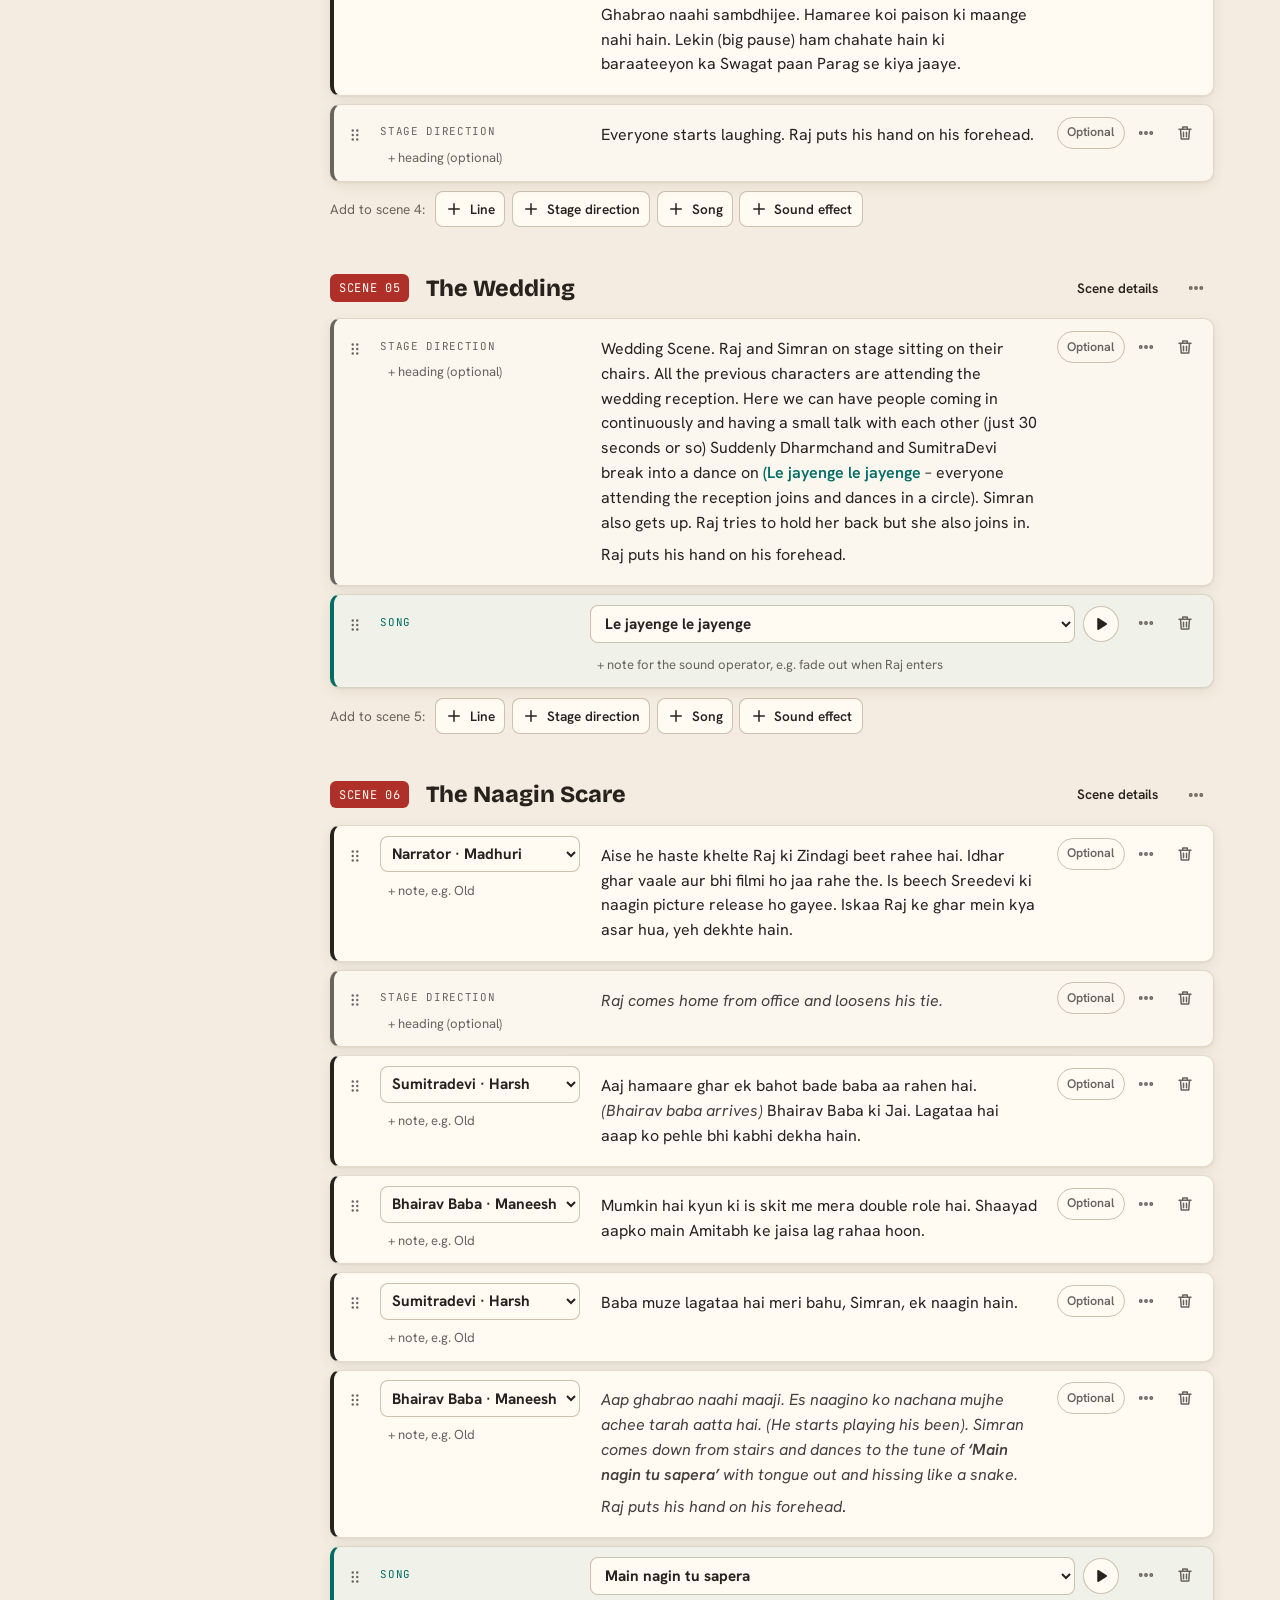
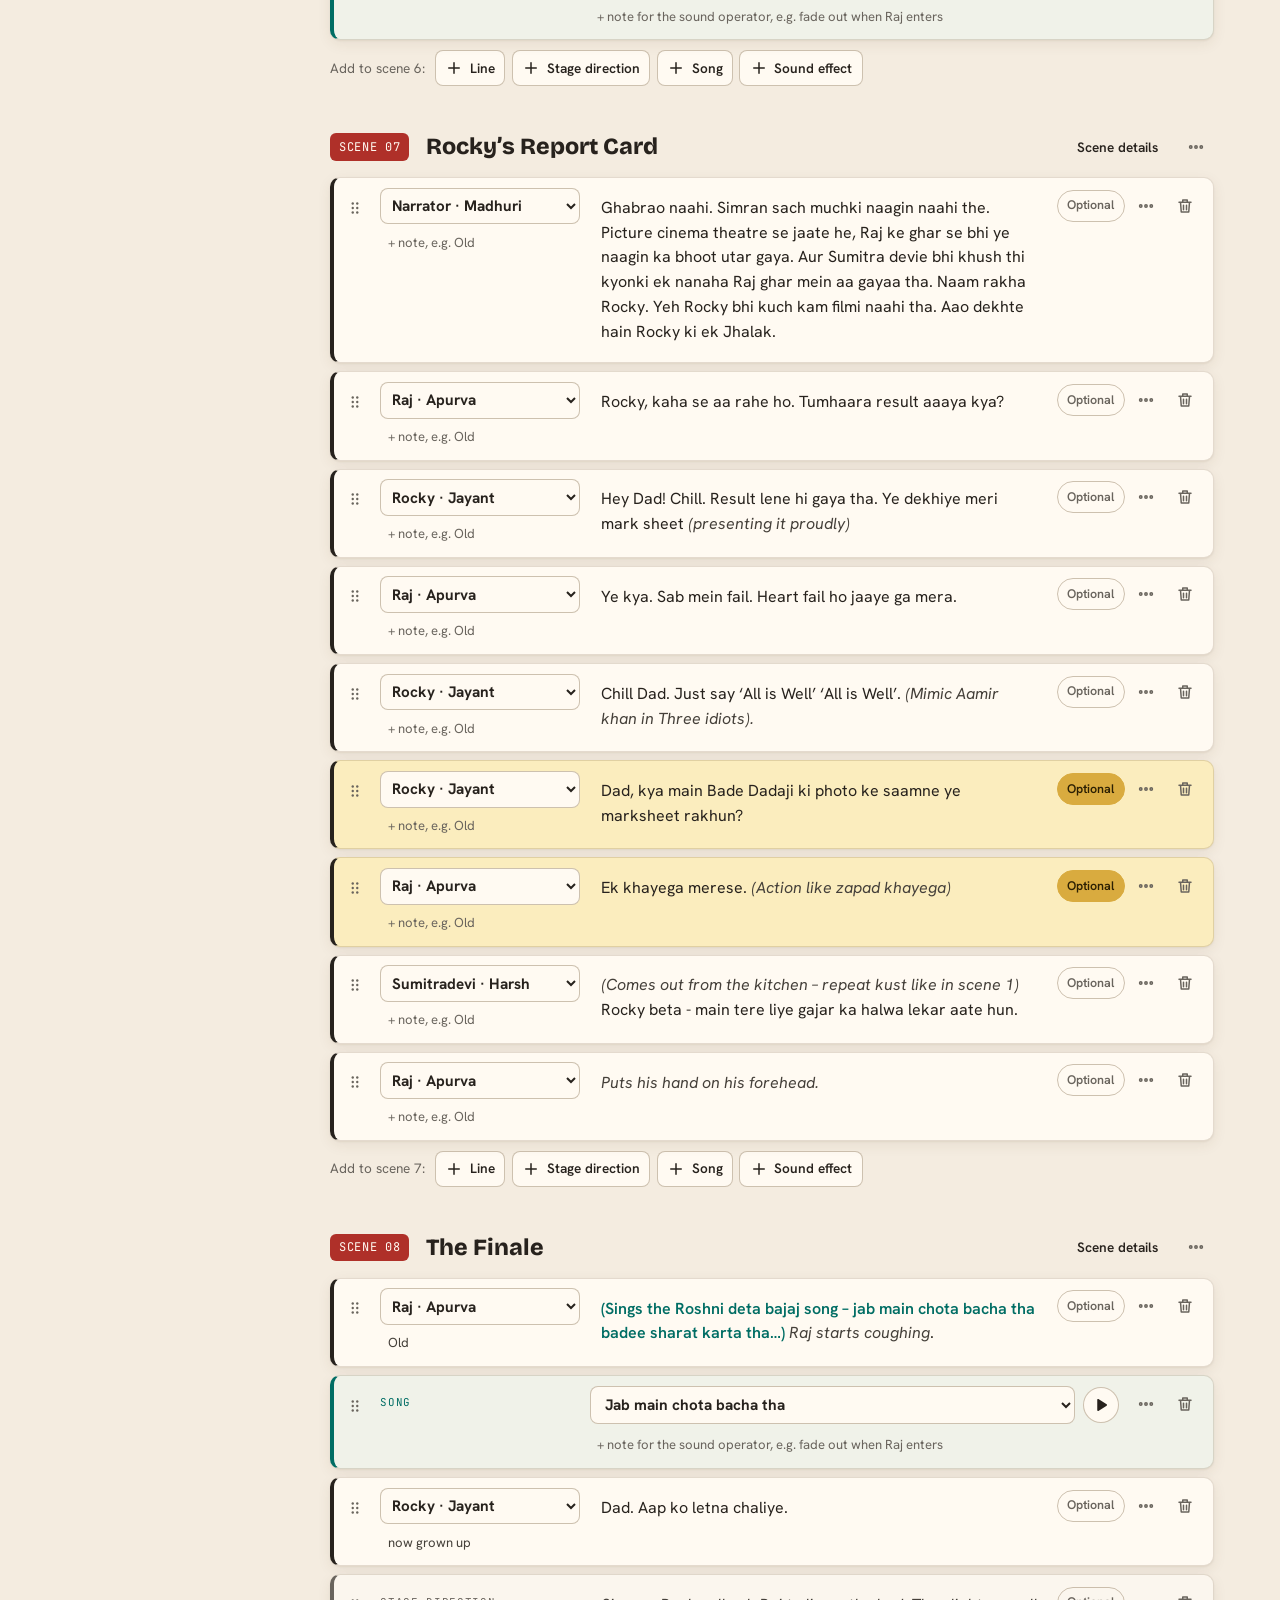
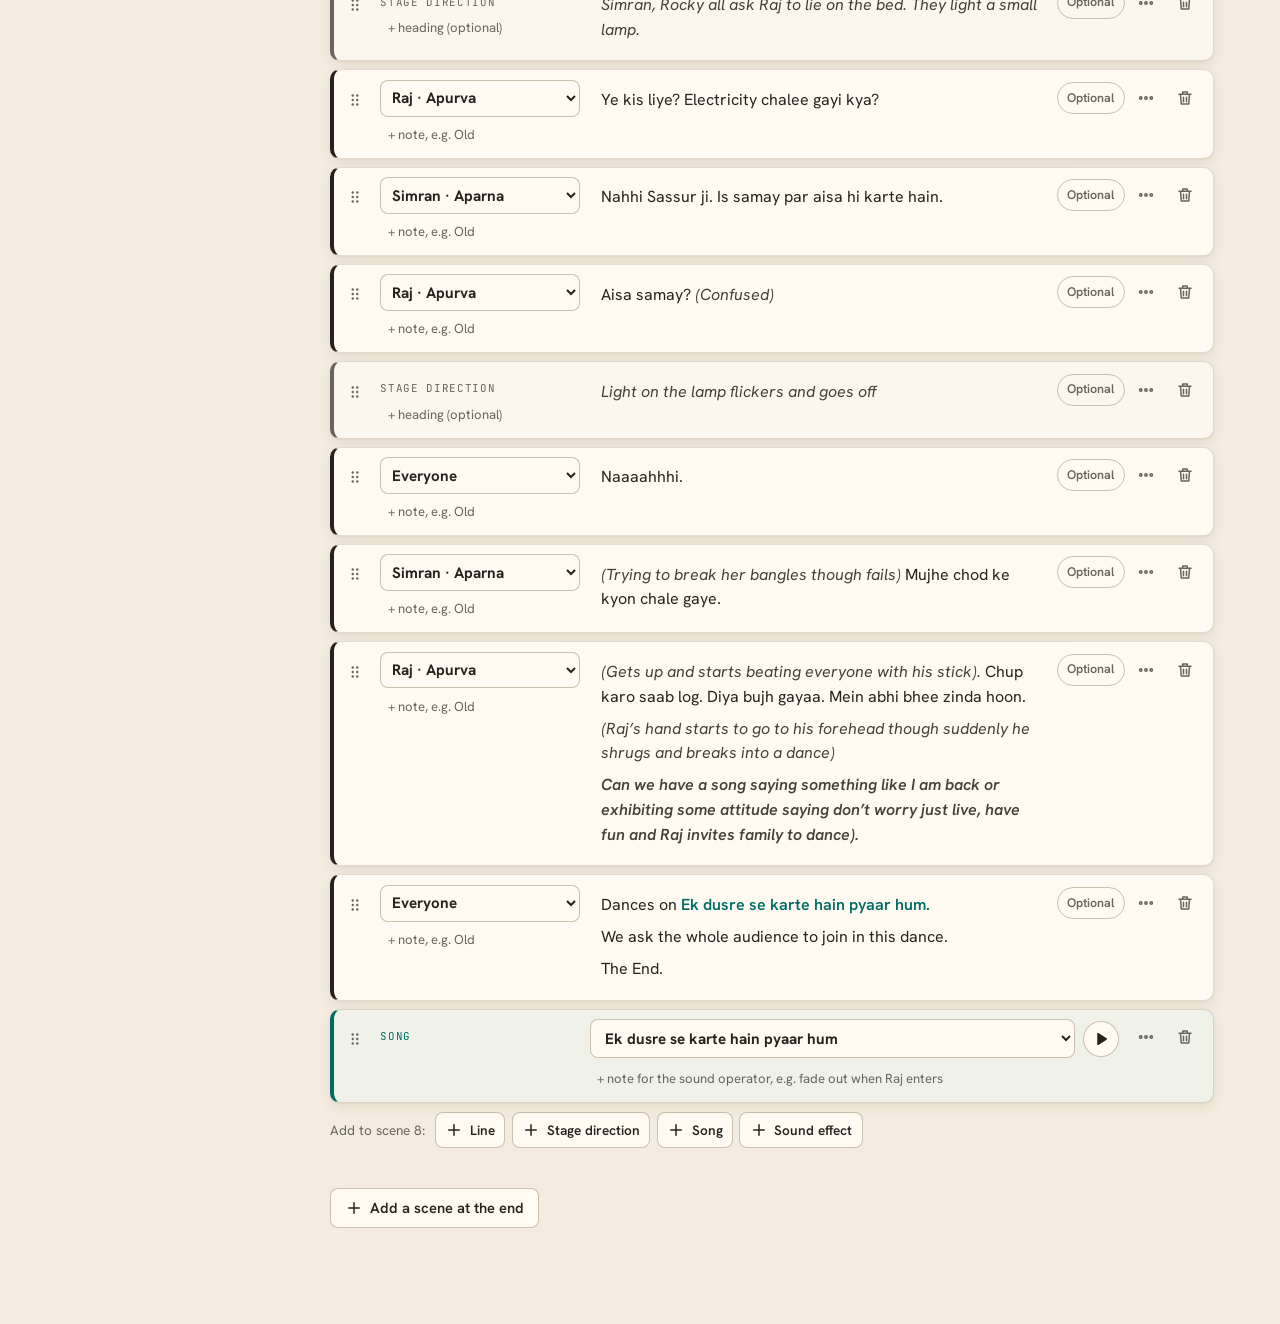
==== commit 9cae910b: "Add files via upload" ====
--- a/editor.html
+++ b/editor.html
@@ -7,7 +7,7 @@
       content="width=device-width, initial-scale=1, viewport-fit=cover"
     />
     <!-- The editor is for the organisers, not the audience: keep it out of
-         search results. Nothing on the public site links here. -->
+         search results. The site footer links here quietly for the organisers. -->
     <meta name="robots" content="noindex, nofollow" />
     <title>Script editor · Mein hu Hero</title>
     <link rel="icon" href="icons/icon.svg" type="image/svg+xml" />
@@ -35,7 +35,15 @@
           data-tab="cast"
           aria-pressed="false"
         >
-          Cast
+          Cast &amp; crew
+        </button>
+        <button
+          type="button"
+          class="tab"
+          data-tab="places"
+          aria-pressed="false"
+        >
+          Places &amp; props
         </button>
         <button
           type="button"
@@ -44,6 +52,14 @@
           aria-pressed="false"
         >
           Songs &amp; sound effects
+        </button>
+        <button
+          type="button"
+          class="tab"
+          data-tab="show"
+          aria-pressed="false"
+        >
+          Show
         </button>
       </nav>
 
--- a/editor.css
+++ b/editor.css
@@ -420,6 +420,99 @@
 .scene-details .full {
   grid-column: 1 / -1;
 }
+/* scene details: on-stage ticks, props and set-change rows */
+.detail-group {
+  margin: 0;
+  padding: 0;
+  border: 0;
+  min-width: 0;
+}
+.chk-row {
+  display: flex;
+  flex-wrap: wrap;
+  gap: 0.35rem 0.5rem;
+}
+.chk {
+  display: inline-flex;
+  align-items: center;
+  gap: 0.35rem;
+  min-height: 32px;
+  padding: 0.2rem 0.65rem 0.2rem 0.45rem;
+  border: 1px solid var(--hairline-strong);
+  border-radius: 999px;
+  font-size: 0.88rem;
+  cursor: pointer;
+}
+.chk input {
+  margin: 0;
+  accent-color: var(--sindoor);
+}
+.chk.is-locked {
+  background: var(--bg-2);
+  color: var(--ink-dim);
+  cursor: default;
+}
+.detail-hint {
+  display: block;
+  margin: 0.35rem 0 0;
+  font-size: 0.8rem;
+  color: var(--muted);
+}
+.detail-rows {
+  display: flex;
+  flex-direction: column;
+  gap: 0.4rem;
+  margin-bottom: 0.45rem;
+}
+.detail-row {
+  display: grid;
+  gap: 0.4rem;
+  align-items: start;
+}
+.prop-row {
+  grid-template-columns: minmax(9rem, 14rem) minmax(0, 1fr) 36px;
+}
+.step-row {
+  grid-template-columns: minmax(0, 1fr) minmax(9rem, 13rem) 36px;
+}
+.detail-row .select,
+.detail-row .text-input,
+.detail-row .textarea {
+  min-height: 40px;
+}
+.step-row .textarea {
+  resize: none;
+  overflow: hidden;
+}
+.add-select {
+  max-width: 16rem;
+  color: var(--ink-dim);
+}
+.entity-row {
+  grid-template-columns: minmax(10rem, 1fr) minmax(0, 1.4fr) 11rem 6.5rem;
+}
+.legend-edit-row {
+  grid-template-columns: 12rem minmax(8rem, 14rem) minmax(0, 1fr);
+  align-items: start;
+}
+.row.legend-edit-row > .cell {
+  justify-self: stretch;
+}
+.legend-edit-row .textarea {
+  field-sizing: content;
+  min-height: 2.6rem;
+}
+.show-field {
+  display: block;
+  margin-bottom: 0.9rem;
+}
+.photo-preview {
+  display: block;
+  width: min(420px, 100%);
+  height: auto;
+  border-radius: var(--radius);
+  margin-bottom: 0.9rem;
+}
 .field-label {
   display: block;
   font-family: var(--mono);
@@ -1036,7 +1129,11 @@
     order: 3;
     width: 100%;
     margin-left: 0;
-    overflow-x: auto;
+    flex-wrap: wrap;
+    gap: 0.2rem;
+  }
+  .tab {
+    padding: 0.4rem 0.7rem;
   }
   /* the draft / published state stays visible, on its own line under
      the buttons */
@@ -1063,6 +1160,20 @@
   }
 }
 @media (max-width: 760px) {
+  /* phones: the prop or step first with its delete button, then the
+     note or the person on the line below */
+  .prop-row,
+  .step-row {
+    grid-template-columns: minmax(0, 1fr) 36px;
+  }
+  .detail-row > :nth-child(2) {
+    grid-column: 1;
+    grid-row: 2;
+  }
+  .detail-row > .icon-btn {
+    grid-column: 2;
+    grid-row: 1;
+  }
   /* every section header puts its button on a line of its own, so the
      sections look alike whatever the length of their titles */
   .section-head {
@@ -1141,7 +1252,9 @@
   }
   .actor-row,
   .char-row,
-  .sound-row {
+  .sound-row,
+  .entity-row,
+  .legend-edit-row {
     grid-template-columns: minmax(0, 1fr) minmax(0, 1fr);
     gap: 0.6rem 1rem;
     padding: 0.9rem 0.2rem;
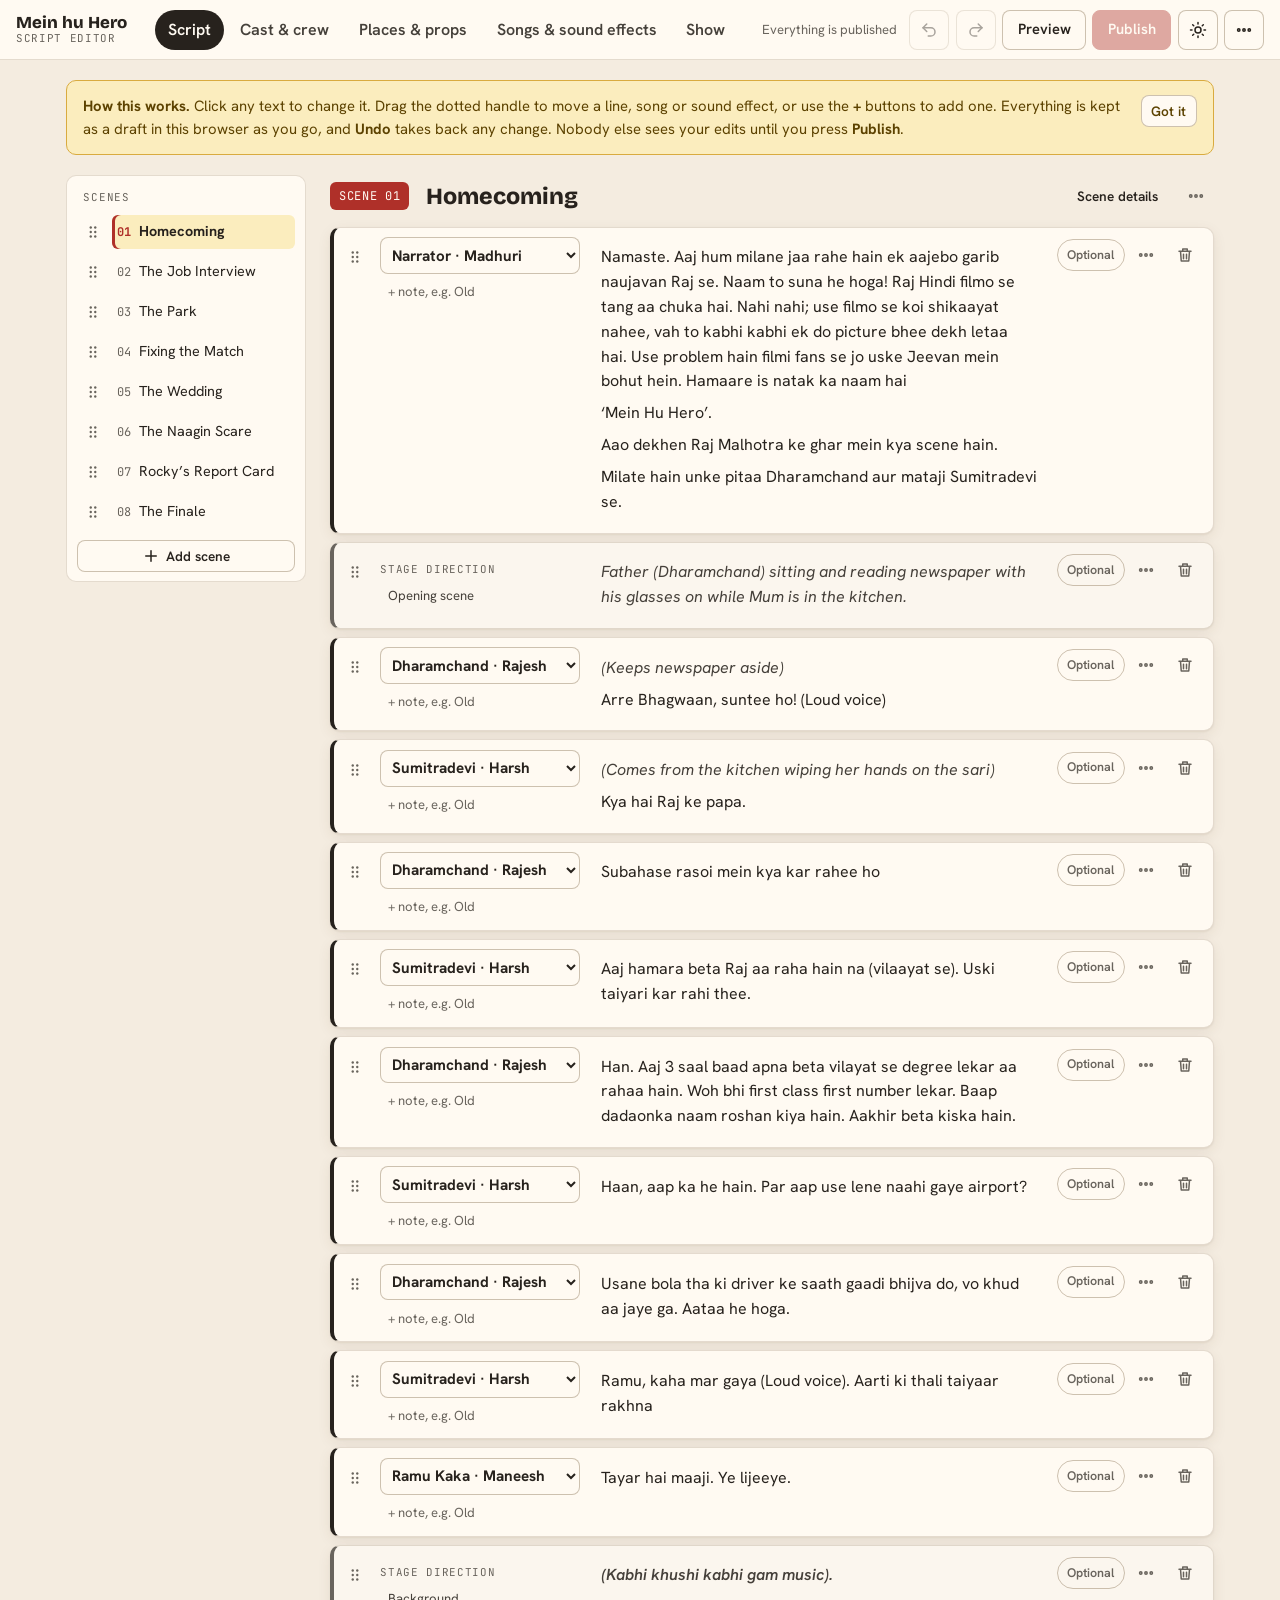
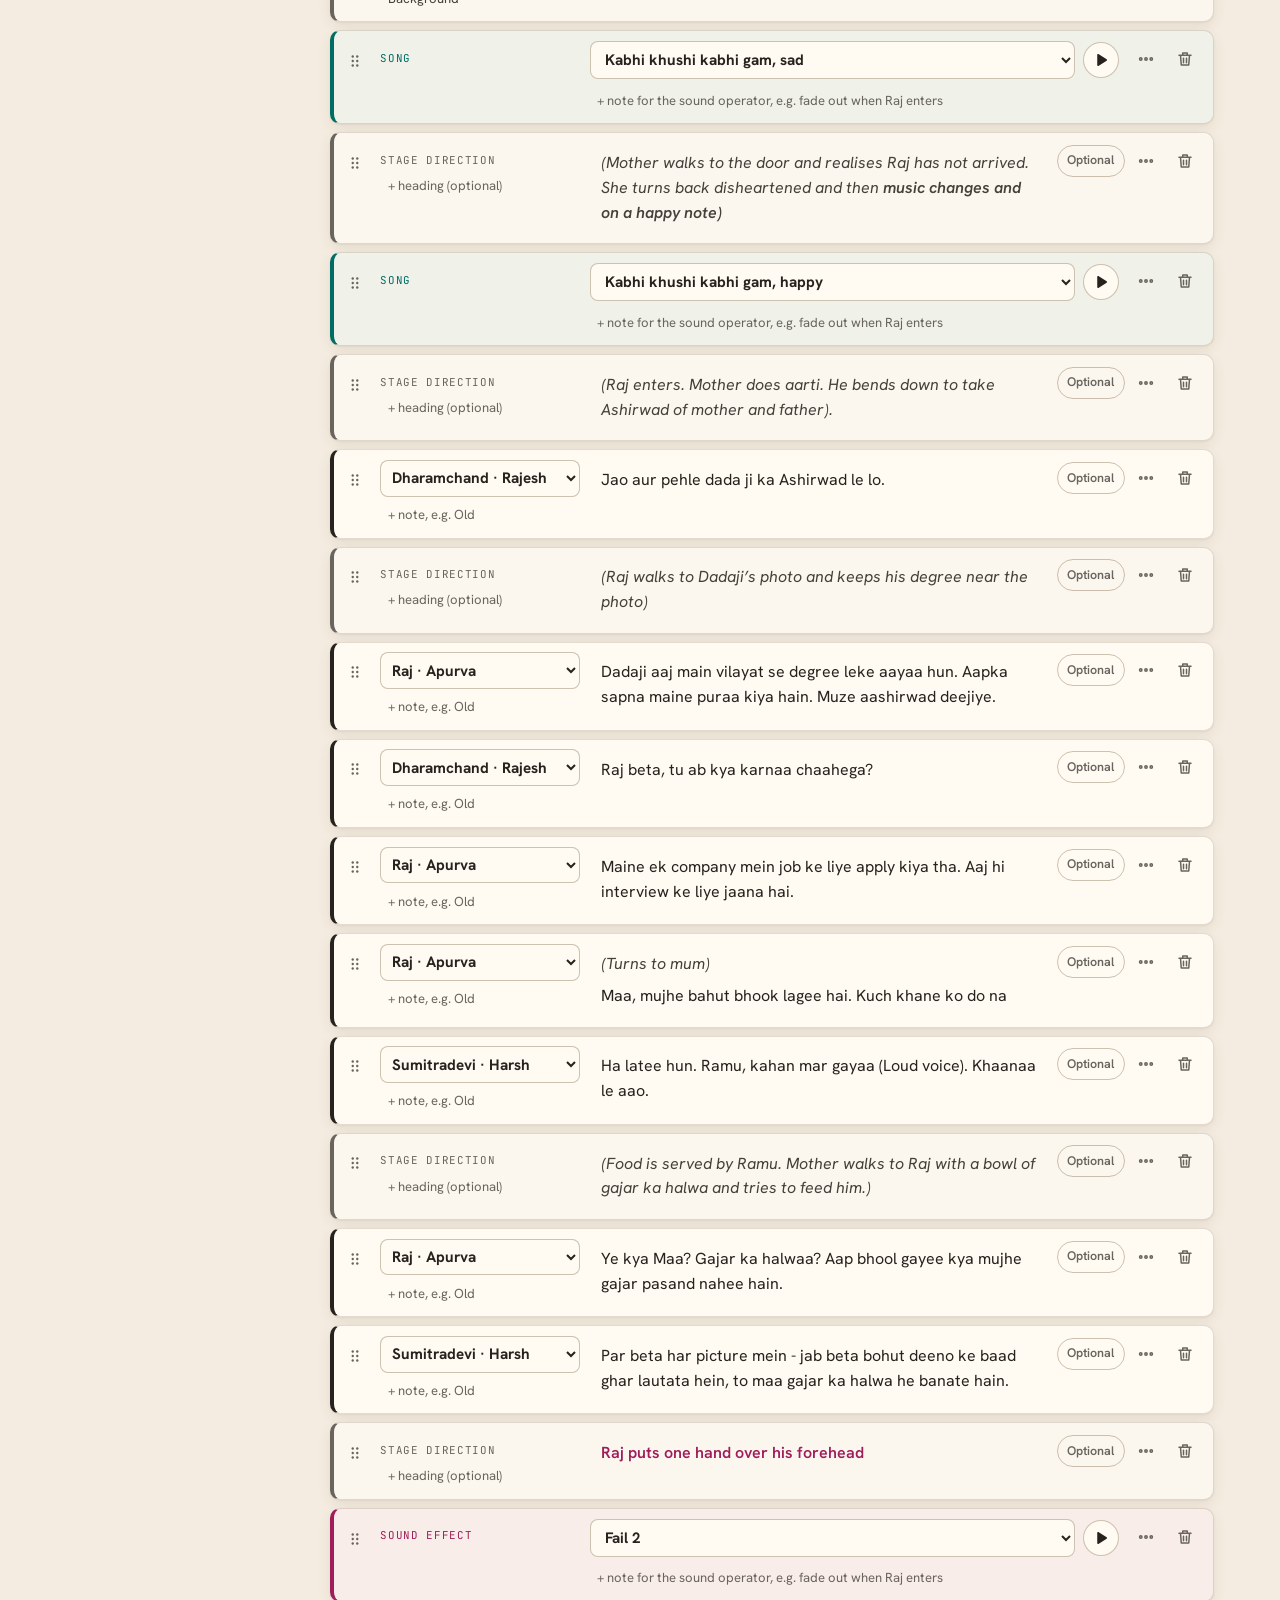
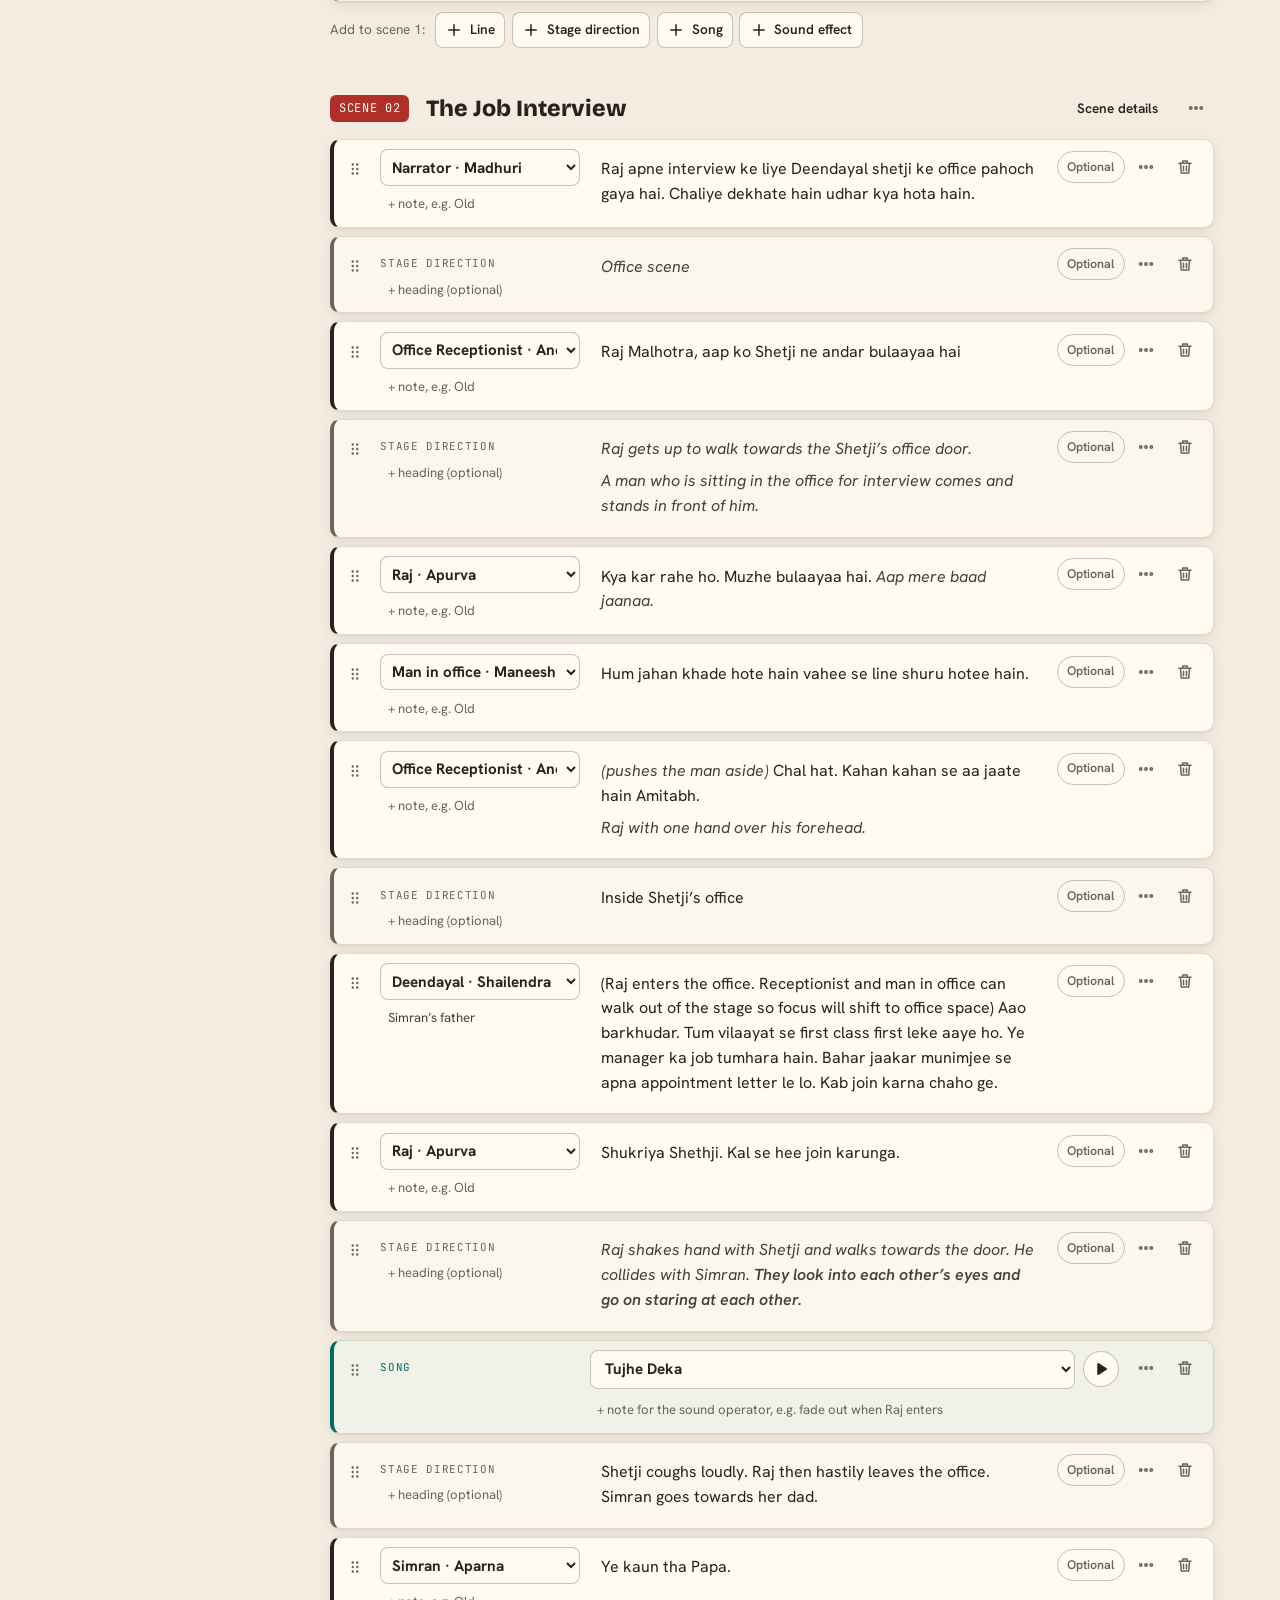
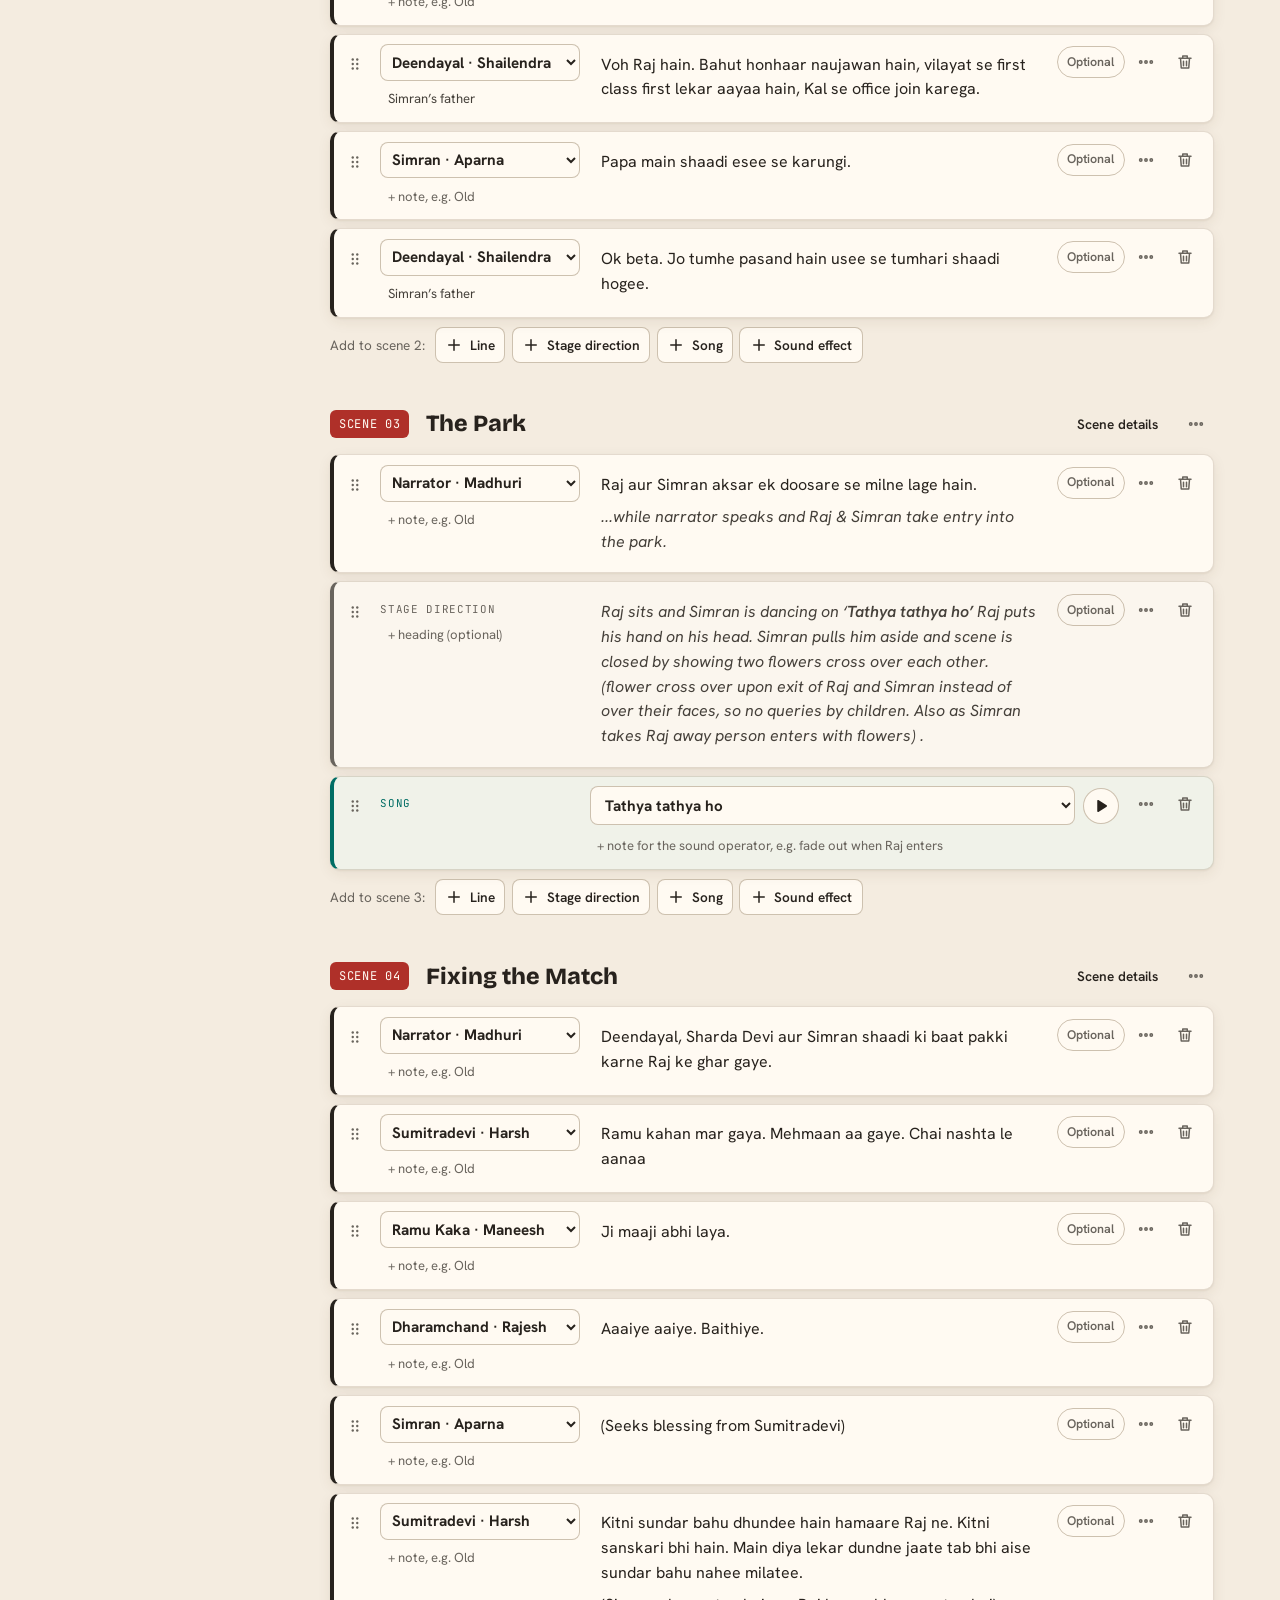
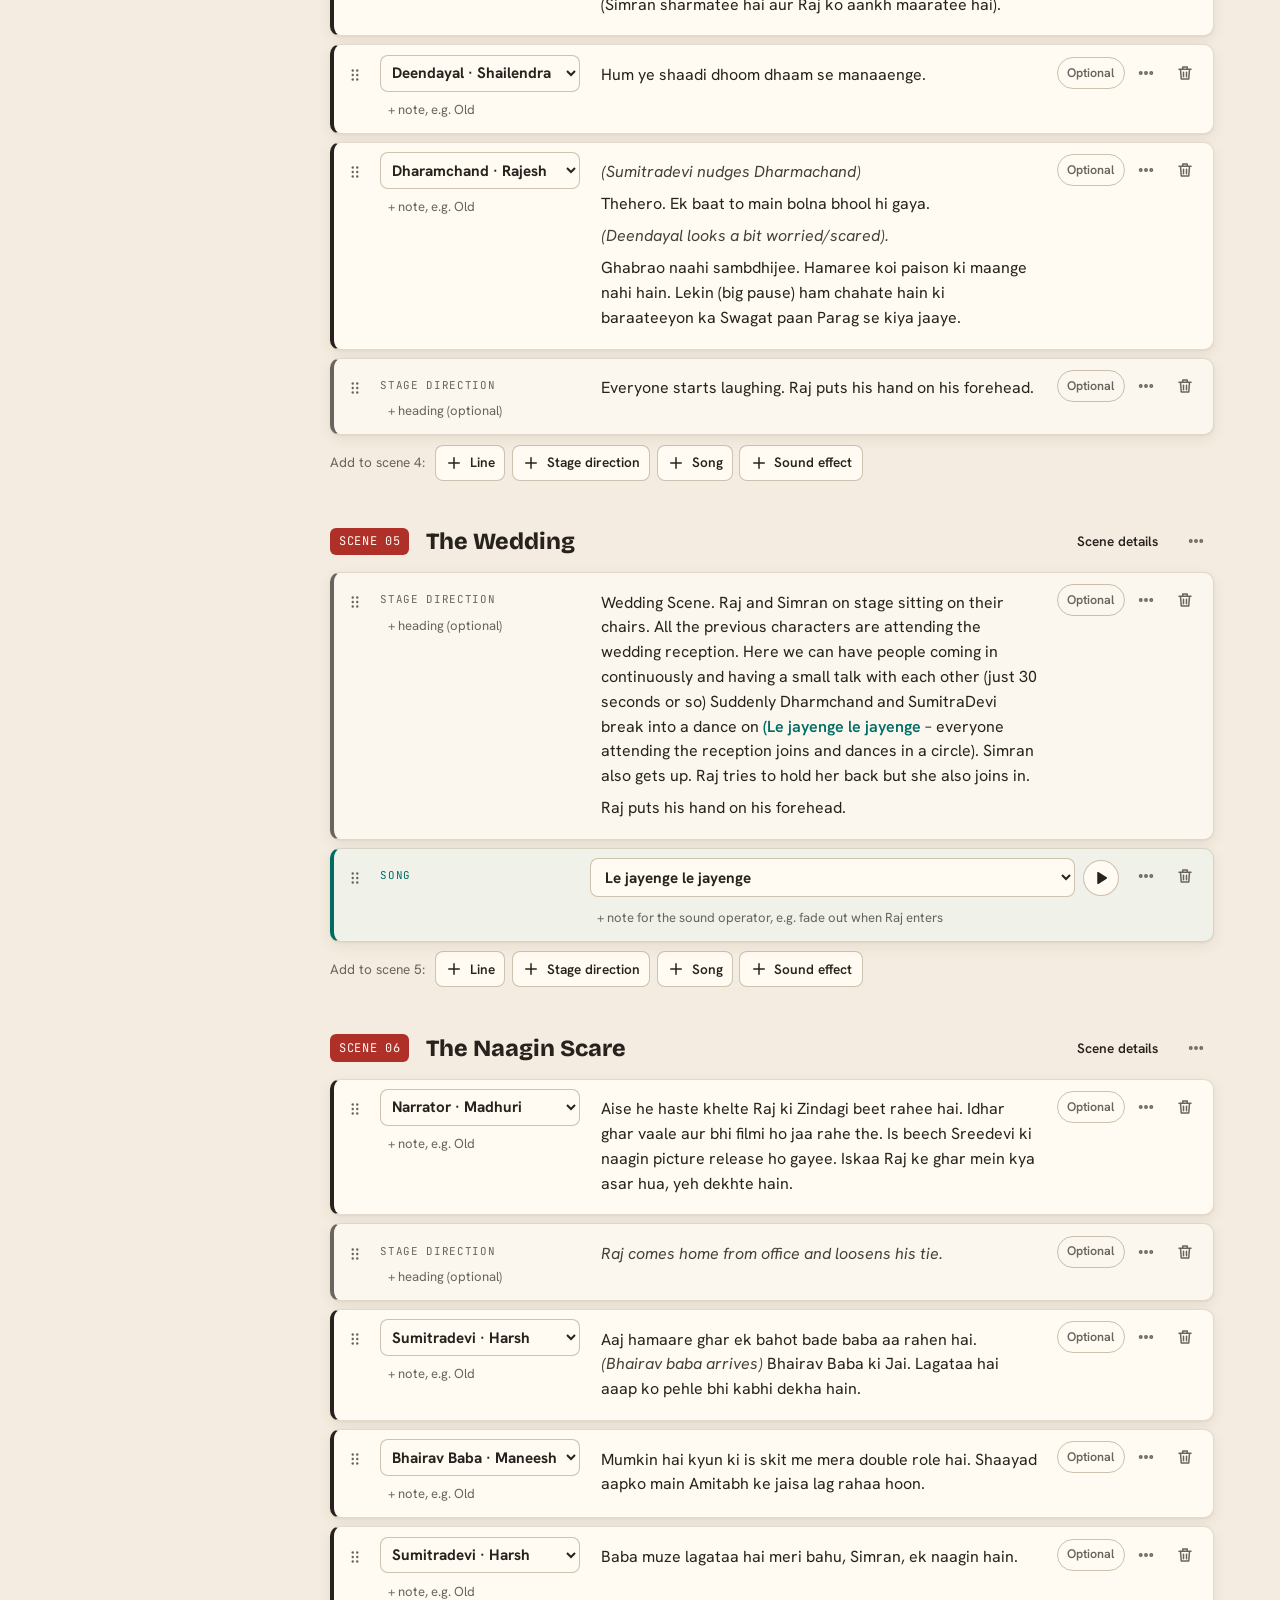
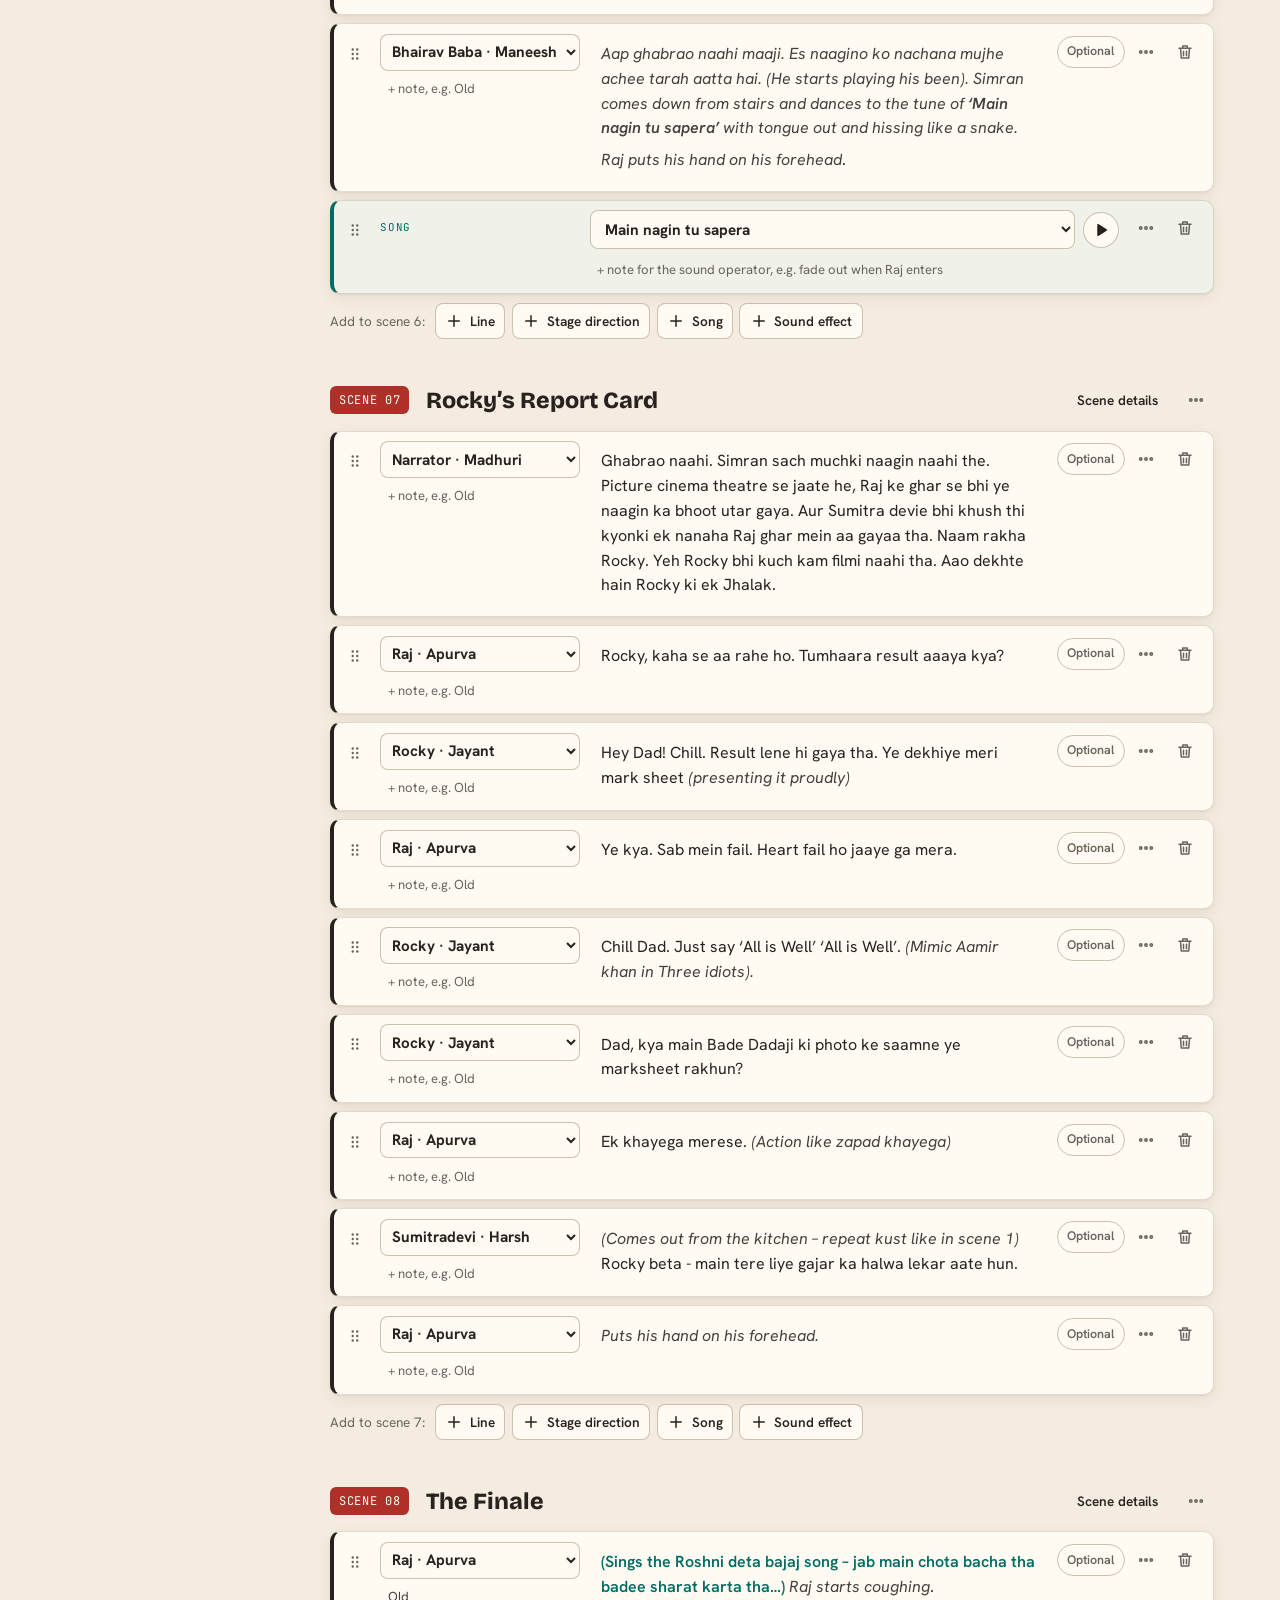
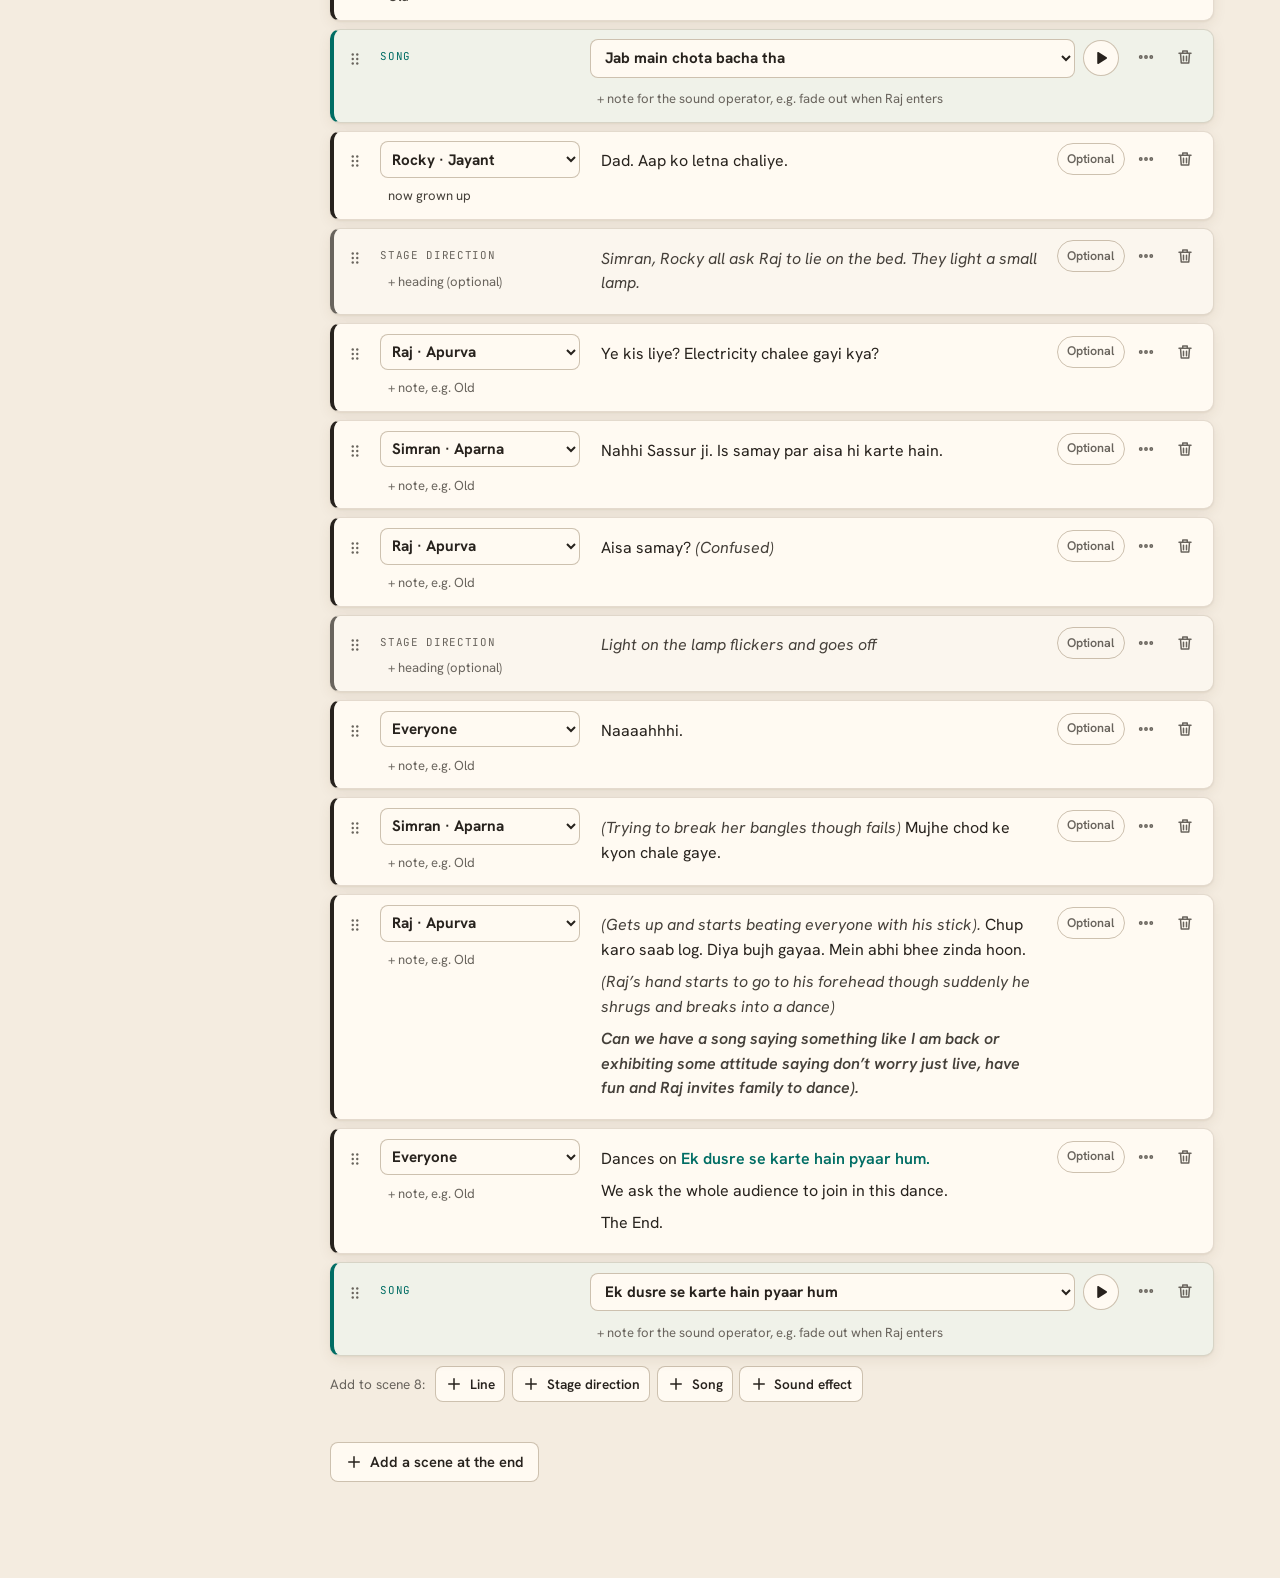
==== commit c701f0bf: "Editor night mode; editor link opens in a new tab - editor.css: the site's dark palette; fixed colou" ====
--- a/editor.html
+++ b/editor.html
@@ -11,6 +11,20 @@
     <meta name="robots" content="noindex, nofollow" />
     <title>Script editor · Mein hu Hero</title>
     <link rel="icon" href="icons/icon.svg" type="image/svg+xml" />
+    <meta name="color-scheme" content="light dark" />
+    <script>
+      // Paint the first frame in the device's theme, as the site does;
+      // editor.js keeps it in step and handles the toggle.
+      (function () {
+        var dark =
+          window.matchMedia &&
+          window.matchMedia("(prefers-color-scheme: dark)").matches;
+        document.documentElement.setAttribute(
+          "data-theme",
+          dark ? "dark" : "light",
+        );
+      })();
+    </script>
     <link rel="stylesheet" href="editor.css" />
   </head>
   <body>
@@ -114,6 +128,24 @@
         </button>
         <button
           type="button"
+          class="btn icon theme-btn"
+          id="themeBtn"
+          aria-pressed="false"
+          aria-label="Night mode"
+          title="Switch between day and night mode for this visit"
+        >
+          <svg class="ico-sun" viewBox="0 0 24 24" aria-hidden="true">
+            <circle cx="12" cy="12" r="4" />
+            <path
+              d="M12 2v2M12 20v2M4.9 4.9l1.4 1.4M17.7 17.7l1.4 1.4M2 12h2M20 12h2M4.9 19.1l1.4-1.4M17.7 6.3l1.4-1.4"
+            />
+          </svg>
+          <svg class="ico-moon" viewBox="0 0 24 24" aria-hidden="true">
+            <path d="M21 12.8A9 9 0 1 1 11.2 3a7 7 0 0 0 9.8 9.8z" />
+          </svg>
+        </button>
+        <button
+          type="button"
           class="btn icon"
           id="menuBtn"
           aria-label="More"
--- a/editor.css
+++ b/editor.css
@@ -58,11 +58,48 @@
   --magenta-on-dark: #df6c98;
   --shadow: 0 1px 2px rgba(90, 60, 20, 0.08), 0 4px 14px rgba(90, 60, 20, 0.08);
   --shadow-lift: 0 18px 40px rgba(90, 60, 20, 0.22);
+  /* text on a filled accent button or chip */
+  --on-accent: #fffaf2;
+  --direction-bg: #fbf6ee;
+  --field-focus-bg: #fff;
+  /* the dark bars (formatting bar, messages) in both themes */
+  --bar-bg: #27221d;
+  --bar-ink: #fffaf2;
+  --error-bg: #8f241e;
   --radius: 10px;
   --topbar-h: 60px;
   --ui: "Hanken Grotesk", system-ui, -apple-system, "Segoe UI", sans-serif;
   --mono: "JetBrains Mono", ui-monospace, "SF Mono", Menlo, monospace;
   --display: "Bricolage Grotesque", "Hanken Grotesk", system-ui, sans-serif;
+}
+
+/* Night mode: the site's dark palette. Follows the device, like the
+   site; the sun/moon button switches for this visit only. */
+html[data-theme="dark"] {
+  color-scheme: dark;
+  --bg: #0d0907;
+  --bg-2: #1c1612;
+  --paper: #16110e;
+  --ink: #e5ded7;
+  --ink-dim: #c3bdb6;
+  --muted: #a39c95;
+  --marigold: #f9b73f;
+  --sindoor: #f66e60;
+  --sindoor-strong: #ff8a80;
+  --magenta: #df6c98;
+  --teal: #44d0c1;
+  --gold-bg: #2a2110;
+  --gold-border: #b8892c;
+  --gold-ink: #ffdf9e;
+  --hairline: rgba(255, 240, 220, 0.12);
+  --hairline-strong: rgba(255, 240, 220, 0.26);
+  --shadow: 0 1px 2px rgba(0, 0, 0, 0.4), 0 4px 14px rgba(0, 0, 0, 0.3);
+  --shadow-lift: 0 18px 40px rgba(0, 0, 0, 0.55);
+  --on-accent: #1a0906;
+  --direction-bg: #1b1511;
+  --field-focus-bg: #1f1814;
+  --bar-bg: #2e2520;
+  --error-bg: #b3362c;
 }
 
 * {
@@ -214,7 +251,7 @@
 .btn.primary {
   background: var(--sindoor);
   border-color: var(--sindoor);
-  color: #fffaf2;
+  color: var(--on-accent);
 }
 .btn.primary:hover:not(:disabled) {
   background: var(--sindoor-strong);
@@ -225,7 +262,7 @@
 }
 /* a destructive confirm button is filled, so its label must stay light */
 .btn.primary.danger {
-  color: #fffaf2;
+  color: var(--on-accent);
   border-color: var(--sindoor);
 }
 .btn.small {
@@ -236,6 +273,13 @@
 .btn.ghost {
   border-color: transparent;
   background: transparent;
+}
+.theme-btn .ico-moon,
+html[data-theme="dark"] .theme-btn .ico-sun {
+  display: none;
+}
+html[data-theme="dark"] .theme-btn .ico-moon {
+  display: inline;
 }
 .link-btn {
   border: 0;
@@ -381,7 +425,7 @@
   font-size: 0.75rem;
   letter-spacing: 0.06em;
   text-transform: uppercase;
-  color: var(--paper);
+  color: var(--on-accent);
   background: var(--sindoor);
   padding: 0.3rem 0.55rem;
   border-radius: 6px;
@@ -575,7 +619,7 @@
   border-left-color: var(--ink);
 }
 .card--direction {
-  background: #fbf6ee;
+  background: var(--direction-bg);
   border-left-color: var(--muted);
 }
 .card--song {
@@ -697,7 +741,7 @@
 .rich:focus {
   outline: none;
   border-color: var(--hairline-strong);
-  background: #fff;
+  background: var(--field-focus-bg);
   box-shadow: 0 0 0 2px var(--focus);
 }
 .rich p {
@@ -858,7 +902,7 @@
   margin-top: 0.4rem;
   gap: 0.25rem;
   padding: 0.25rem;
-  background: var(--ink);
+  background: var(--bar-bg);
   border-radius: 8px;
 }
 .fmt-bar button svg {
@@ -871,7 +915,7 @@
   gap: 0.3rem;
   border: 0;
   background: none;
-  color: var(--paper);
+  color: var(--bar-ink);
   padding: 0.3rem 0.6rem;
   border-radius: 6px;
   font-size: 0.8rem;
@@ -1049,14 +1093,14 @@
   gap: 1rem;
   max-width: calc(100vw - 32px);
   padding: 0.7rem 0.8rem 0.7rem 1.1rem;
-  background: var(--ink);
-  color: var(--paper);
+  background: var(--bar-bg);
+  color: var(--bar-ink);
   border-radius: 10px;
   box-shadow: var(--shadow-lift);
   font-size: 0.93rem;
 }
 .toast.is-error {
-  background: var(--sindoor-strong);
+  background: var(--error-bg);
 }
 .toast-btn {
   border: 1px solid rgba(255, 255, 255, 0.4);
